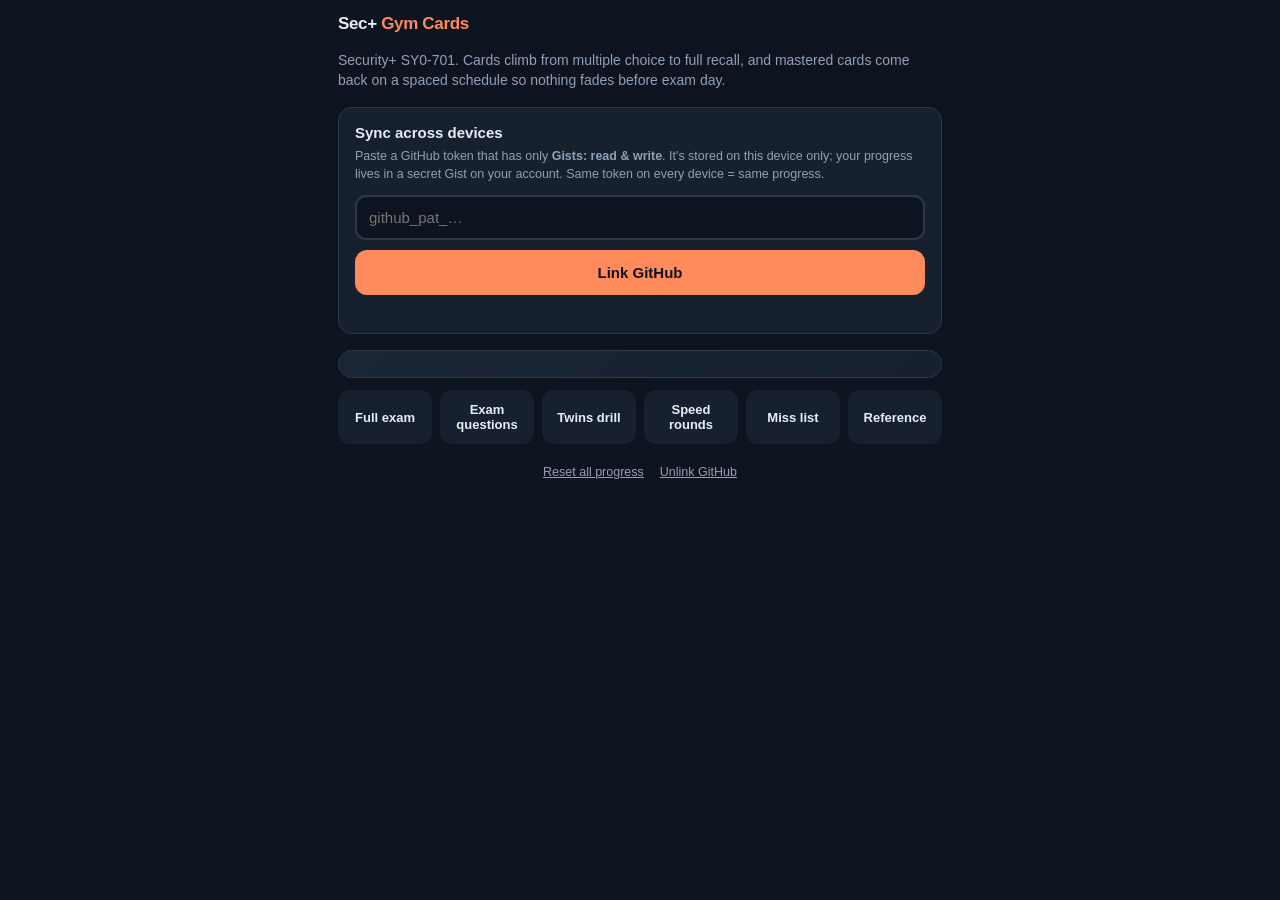
==== index.html @ fa2e5314 "Add files via upload" ====
<!DOCTYPE html>
<html lang="en">
<head>
<meta charset="UTF-8">
<meta name="viewport" content="width=device-width, initial-scale=1.0, maximum-scale=1.0, user-scalable=no">
<title>Sec+ Gym Cards</title>
<link rel="manifest" href="manifest.json">
<link rel="apple-touch-icon" href="icon-180.png">
<link rel="icon" type="image/png" sizes="192x192" href="icon-192.png">
<meta name="apple-mobile-web-app-capable" content="yes">
<meta name="mobile-web-app-capable" content="yes">
<meta name="apple-mobile-web-app-status-bar-style" content="black">
<meta name="apple-mobile-web-app-title" content="Sec+ Cards">
<meta name="theme-color" content="#0D141F">
<link rel="stylesheet" href="exam/exam.css">
<style>
  :root{
    --bg:#0D141F; --panel:#16202E; --panel-2:#1C2938;
    --ink:#E8EEF6; --muted:#8FA1B8;
    --green:#43D97B; --amber:#FF8A5B; --red:#FF5D52;
  }
  *{box-sizing:border-box;margin:0;padding:0;-webkit-tap-highlight-color:transparent}
  html,body{height:100%}
  body{
    background:var(--bg); color:var(--ink);
    font-family:-apple-system,BlinkMacSystemFont,"Segoe UI",Roboto,Helvetica,Arial,sans-serif;
    display:flex;flex-direction:column; overscroll-behavior:none;
    user-select:none;-webkit-user-select:none;
    max-width:640px;margin:0 auto;width:100%;
  }
  header{padding:14px 18px 10px;display:flex;align-items:baseline;justify-content:space-between}
  header h1{font-size:17px;font-weight:800;letter-spacing:-.02em}
  header h1 span{color:var(--amber)}
  #streakbox{font-size:13px;color:var(--muted);font-weight:600}
  #streakbox b{color:var(--green)}
  #hdrmeta{display:flex;align-items:center;gap:10px}
  #sync{font-size:11px;font-weight:800;letter-spacing:.04em;padding:3px 9px;border-radius:12px}
  #sync.ok{background:rgba(67,217,123,.15);color:var(--green)}
  #sync.off{background:rgba(255,180,84,.15);color:var(--amber)}
  #sync.unlinked,#sync.syncing{background:rgba(143,161,184,.15);color:var(--muted)}
  #linkbox{background:var(--panel);border-radius:14px;padding:16px;margin-bottom:16px;border:1px solid #2A394C}
  .lb-t{font-size:15px;font-weight:800;margin-bottom:6px}
  .lb-s{font-size:12.5px;color:var(--muted);line-height:1.45;margin-bottom:12px}
  #tok{width:100%;background:var(--bg);border:2px solid #2A394C;border-radius:11px;padding:12px;color:var(--ink);font-size:15px;font-family:inherit;margin-bottom:10px;outline:none;user-select:text;-webkit-user-select:text}
  #tok:focus{border-color:var(--amber)}
  #linkbtn{width:100%;border:none;border-radius:12px;padding:14px;background:var(--amber);color:#0D141F;font-weight:800;font-size:15px;font-family:inherit;cursor:pointer}
  #linkmsg{font-size:12.5px;color:var(--amber);margin-top:10px;min-height:1em}
  #resetline button{margin:0 8px}

  #home{flex:1;overflow-y:auto;padding:6px 18px 24px}
  .lead{color:var(--muted);font-size:14px;line-height:1.45;margin-bottom:16px}
  .dh{font-size:12px;font-weight:800;color:var(--muted);margin:18px 2px 8px;letter-spacing:.02em}
  .deck{
    width:100%;text-align:left;background:var(--panel);border:none;border-radius:14px;
    padding:15px 16px;margin-bottom:10px;color:var(--ink);
    display:flex;align-items:center;gap:13px;cursor:pointer;font-family:inherit;
  }
  .deck:active{background:var(--panel-2)}
  .jack{width:10px;height:38px;border-radius:4px;flex:none}
  .deck .t{font-size:16px;font-weight:700}
  .deck .s{font-size:12.5px;color:var(--muted);margin-top:2px;display:block}
  .deck .n{margin-left:auto;font-size:13px;font-weight:700;color:var(--muted);flex:none;padding-left:8px}
  .deck.special{background:linear-gradient(135deg,#232f1f,#16202E)}
  .deck.special .t{color:var(--green)}
  #resetline{margin-top:18px;text-align:center}
  #resetline button{background:none;border:none;color:var(--muted);font-size:12.5px;text-decoration:underline;cursor:pointer;font-family:inherit}

  #session{flex:1;display:none;flex-direction:column;padding:0 18px 18px;min-height:0}
  #topbar{display:flex;align-items:center;gap:12px;margin-bottom:10px}
  #quit{background:none;border:none;color:var(--muted);font-size:14px;font-weight:700;cursor:pointer;padding:6px 6px 6px 0;font-family:inherit}
  #bar{flex:1;height:6px;background:var(--panel);border-radius:3px;overflow:hidden}
  #barfill{height:100%;width:0%;background:var(--amber);border-radius:3px;transition:width .25s ease}
  #count{font-size:13px;color:var(--muted);font-weight:700;min-width:52px;text-align:right}

  #cardwrap{flex:1;perspective:1200px;display:flex;min-height:0}
  #card{flex:1;position:relative;transform-style:preserve-3d;transition:transform .3s cubic-bezier(.2,.8,.3,1.1)}
  #card.flipped{transform:rotateX(180deg)}
  .face{
    position:absolute;inset:0;backface-visibility:hidden;-webkit-backface-visibility:hidden;
    background:var(--panel);border-radius:18px;display:flex;flex-direction:column;padding:16px;
  }
  .face.back{transform:rotateX(180deg);background:var(--panel-2)}
  .meta{display:flex;align-items:center;gap:10px}
  .chip{font-size:11.5px;font-weight:800;letter-spacing:.04em;padding:4px 10px;border-radius:20px;color:#0D141F}
  .lvl{margin-left:auto;display:flex;align-items:center;gap:5px}
  .lvl .pip{width:8px;height:8px;border-radius:50%;background:#2A394C}
  .lvl .pip.on{background:var(--amber)}
  .lvl .lbl{font-size:11px;font-weight:800;color:var(--muted);letter-spacing:.03em;margin-left:3px}
  .qa{flex:1;display:flex;align-items:center;justify-content:center;text-align:center;padding:8px 4px;overflow-y:auto;min-height:0}
  .front .qa{font-size:clamp(18px,5vw,25px);font-weight:750;line-height:1.3;letter-spacing:-.01em}
  .front.mc .qa{flex:none;padding:14px 4px 10px;align-items:flex-start}
  .back .qa{font-size:clamp(16px,4.6vw,21px);font-weight:600;line-height:1.45;color:var(--ink);white-space:pre-line}
  .back .qa .big{font-size:clamp(30px,9vw,46px);font-weight:850;letter-spacing:-.02em;display:block;margin-bottom:6px}
  .hint{text-align:center;font-size:12.5px;color:var(--muted);font-weight:600}

  #opts{display:none;flex-direction:column;gap:9px;overflow-y:auto;padding-bottom:4px;flex:1;min-height:0}
  .opt{
    border:2px solid #2A394C;background:var(--bg);border-radius:13px;padding:13px 14px;color:var(--ink);
    font-size:14.5px;font-weight:650;text-align:left;cursor:pointer;line-height:1.35;font-family:inherit;
    transition:border-color .12s,background .12s;
  }
  .opt:active{background:var(--panel-2)}
  .opt.right{border-color:var(--green);background:rgba(67,217,123,.12)}
  .opt.wrong{border-color:var(--red);background:rgba(255,93,82,.12)}
  .opt:disabled{opacity:1}

  .face.front.mc{overflow-y:auto}
  .front.mc #opts{flex:none;overflow:visible}
  #why{display:none;flex:none;background:var(--panel-2);border-radius:12px;padding:12px;margin-top:10px;border-left:4px solid var(--red)}
  #why .wt{font-size:11.5px;font-weight:800;letter-spacing:.04em;color:var(--red);margin-bottom:4px}
  #why .wa{font-size:17px;font-weight:800;margin-bottom:5px}
  #why .wx{font-size:13.5px;line-height:1.45;color:var(--ink);white-space:pre-line}
  #why .wh{font-size:13px;line-height:1.4;color:var(--amber);margin-top:7px;font-weight:650}
  #whynext{width:100%;margin-top:10px;border:none;border-radius:12px;padding:13px;background:var(--amber);color:#0D141F;font-weight:800;font-size:15px;font-family:inherit;cursor:pointer}
  .dg{width:100%;height:auto;max-height:190px;display:block;margin:2px auto 6px}
  .dg text{fill:#E8EEF6;font-family:inherit;font-weight:700;font-size:11px}
  .dg .mt{fill:#8FA1B8;font-weight:600;font-size:10px}
  .dg .amt{fill:#FFB454}
  .dg .rdt{fill:#FF5D52}
  .dg .ln{stroke:#8FA1B8;stroke-width:2;fill:none}
  .dg .nd{fill:#1C2938;stroke:#4FA3FF;stroke-width:2}
  .dg .bx{fill:#1C2938;stroke:#8FA1B8;stroke-width:2}
  .dg .am{stroke:#FFB454;fill:none;stroke-width:2}
  .dg .rd{stroke:#FF5D52;fill:none;stroke-width:3}
  .dg .body{fill:#2A394C;stroke:#C9D6E6;stroke-width:2}
  .dg .fer{fill:#E8EEF6}
  .qwrap{width:100%}
  .qcap{font-size:16px;font-weight:750;line-height:1.3;text-align:center;margin-top:2px}
  .back .qa{display:block}
  .back .qa .qwrap{padding:4px 0}
  .xp{font-size:13.5px;line-height:1.55;color:var(--ink);text-align:left;margin-top:12px;padding-top:10px;border-top:1px solid #2A394C;font-weight:500;white-space:normal}
  .wx2{font-size:13.5px;line-height:1.55;color:var(--ink);margin-top:8px;padding-top:8px;border-top:1px solid #2A394C;font-weight:500}
  #today{background:linear-gradient(135deg,#1a2536,#16202E);border:1px solid #2A394C;border-radius:16px;padding:14px 14px 12px;margin-bottom:12px}
  .tdrow{display:flex;justify-content:space-between;align-items:baseline;gap:10px;margin-bottom:8px}
  .tdrow .cd{font-size:22px;font-weight:850;letter-spacing:-.02em;cursor:pointer}
  .tdrow .cd span{font-size:11.5px;color:var(--muted);font-weight:700;margin-left:6px}
  .tdrow .st{font-size:13px;color:var(--muted);font-weight:700;text-align:right;white-space:nowrap}
  .tdrow .st b{color:var(--amber)}
  .proj{display:grid;grid-template-columns:1fr 1fr;gap:6px 12px;margin:6px 0 12px}
  .pd{font-size:11px;color:var(--muted);font-weight:700}
  .pd .bar{height:5px;background:#0D141F;border-radius:3px;margin-top:3px;overflow:hidden}
  .pd .bar i{display:block;height:100%;background:var(--green)}
  .pd.total{grid-column:1/-1;font-size:12.5px;color:var(--ink);margin-top:2px}
  .pd.total .bar{height:7px}.pd.total .bar i{background:var(--amber)}
  #startToday{width:100%;border:none;border-radius:13px;padding:15px;background:var(--green);color:#0D141F;font-weight:850;font-size:16px;font-family:inherit;cursor:pointer}
  .tdp{display:flex;gap:8px;margin-top:8px}
  .tdp button{flex:1;border:1px solid #2A394C;border-radius:11px;padding:10px 8px;background:var(--bg);color:var(--ink);font-size:12.5px;font-weight:700;font-family:inherit;cursor:pointer;text-align:left;line-height:1.3}
  .tdp button small{display:block;color:var(--muted);font-weight:600;font-size:11px;margin-top:2px}
  .chips{display:flex;gap:8px;margin-bottom:8px;flex-wrap:wrap}
  .chips button{flex:1;border:none;border-radius:12px;padding:12px 6px;background:var(--panel);color:var(--ink);font-size:13px;font-weight:800;font-family:inherit;cursor:pointer}
  .chips button:active{background:var(--panel-2)}
  #twins,#sprint,#ref{flex:1;display:none;flex-direction:column;padding:0 18px 18px;min-height:0;overflow-y:auto}
  .twq{background:var(--panel);border-radius:16px;padding:22px 16px;text-align:center;font-size:clamp(17px,4.8vw,22px);font-weight:750;line-height:1.35;margin:6px 0 14px;min-height:120px;display:flex;align-items:center;justify-content:center}
  .twbtns{display:flex;gap:10px}
  .twbtns button{flex:1;border:2px solid #2A394C;border-radius:14px;padding:20px 8px;background:var(--bg);color:var(--ink);font-size:16px;font-weight:800;font-family:inherit;cursor:pointer;line-height:1.25}
  .twbtns button.right{border-color:var(--green);background:rgba(67,217,123,.12)}
  .twbtns button.wrong{border-color:var(--red);background:rgba(255,93,82,.12)}
  .twnote{font-size:13.5px;line-height:1.5;color:var(--ink);background:var(--panel-2);border-radius:12px;padding:12px;margin-top:12px;min-height:44px}
  .twnext{width:100%;margin-top:10px;border:none;border-radius:12px;padding:13px;background:var(--amber);color:#0D141F;font-weight:800;font-size:15px;font-family:inherit;cursor:pointer}
  .bigbtn{width:100%;border:none;border-radius:14px;padding:16px;background:var(--green);color:#0D141F;font-weight:850;font-size:16px;font-family:inherit;cursor:pointer;margin:6px 0 12px}
  .pairrow{display:flex;justify-content:space-between;padding:10px 12px;background:var(--panel);border-radius:10px;margin-bottom:6px;font-size:13px;font-weight:700}
  .pairrow span{color:var(--muted);font-weight:600}
  .sptimer{font-size:44px;font-weight:850;letter-spacing:-.03em;text-align:center;margin:4px 0}
  .sptimer.low{color:var(--red)}
  .spscore{text-align:center;color:var(--muted);font-weight:700;font-size:13px;margin-bottom:10px}
  .spq{text-align:center;font-size:clamp(20px,6vw,30px);font-weight:850;margin:10px 0 14px;min-height:44px;line-height:1.2}
  .spopts{display:grid;grid-template-columns:1fr 1fr;gap:10px}
  .spopts.wide{grid-template-columns:1fr}
  .spopts.wide button{padding:13px 8px;font-size:14px}
  .spopts button{border:2px solid #2A394C;border-radius:14px;padding:18px 6px;background:var(--bg);color:var(--ink);font-size:16px;font-weight:800;font-family:inherit;cursor:pointer}
  .spopts button.right{border-color:var(--green)}.spopts button.wrong{border-color:var(--red)}
  .reft{font-size:14px;font-weight:800;color:var(--amber);margin:16px 0 6px}
  table.rf{width:100%;border-collapse:collapse;font-size:12.5px}
  table.rf td,table.rf th{padding:6px 8px;border-bottom:1px solid #223042;text-align:left;vertical-align:top}
  table.rf th{color:var(--muted);font-weight:700;font-size:11px;letter-spacing:.03em}
  table.rf td:first-child{font-weight:800;white-space:nowrap}
  .nudgerow{display:flex;align-items:center;gap:8px;flex-wrap:wrap;background:var(--panel);border-radius:12px;padding:10px 12px;margin-bottom:12px;font-size:13px;font-weight:700}
  .hopts{display:flex;gap:6px}
  .hopts button{border:2px solid #2A394C;background:var(--bg);color:var(--ink);border-radius:9px;padding:6px 9px;font-size:12.5px;font-weight:800;font-family:inherit;cursor:pointer}
  .hopts button.sel{border-color:var(--amber);color:var(--amber)}
  .tog{margin-left:auto;border:none;border-radius:9px;padding:7px 14px;background:#2A394C;color:var(--muted);font-weight:800;font-family:inherit;cursor:pointer;font-size:12.5px}
  .tog.on{background:var(--green);color:#0D141F}
  .nudgeurl{width:100%;font-size:11.5px;color:var(--muted);font-weight:600;display:flex;align-items:center;gap:8px;justify-content:space-between}
  .nudgeurl button{border:1px solid #2A394C;background:var(--bg);color:var(--ink);border-radius:8px;padding:5px 10px;font-size:11.5px;font-weight:800;font-family:inherit;cursor:pointer}
  .idle{background:rgba(255,180,84,.14);color:var(--amber);border-radius:10px;padding:8px 10px;font-size:12.5px;font-weight:700;margin-bottom:8px}

  #exq,#miss{display:none;flex-direction:column}
  .mrow{background:var(--panel);border-radius:12px;padding:12px;margin-bottom:8px;cursor:pointer}
  .mrh{display:flex;justify-content:space-between;align-items:center;gap:8px;margin-bottom:4px}
  .mcat{font-size:11px;font-weight:800;letter-spacing:.04em;text-transform:uppercase}
  .mrn{font-size:12px;color:var(--muted);font-weight:700;white-space:nowrap}
  .mrq{font-size:14px;font-weight:700;line-height:1.35}
  .mra{font-size:13.5px;color:var(--green);font-weight:800;margin-top:3px}
  .mrx{display:none;font-size:13.5px;line-height:1.5;color:var(--ink);margin-top:8px;padding-top:8px;border-top:1px dashed #2A394C;white-space:pre-line}
  .mrow.open .mrx{display:block}
  .mrx .dg{max-height:110px}
  .xdom{display:inline-block;font-size:11px;font-weight:800;letter-spacing:.04em;text-transform:uppercase;color:var(--amber);margin-bottom:6px}
  .xq{background:var(--panel);border-radius:16px;padding:16px;font-size:15.5px;font-weight:650;line-height:1.45;margin:4px 0 12px}
  .xpick{margin-bottom:8px;padding-bottom:8px;border-bottom:1px dashed #2A394C}
  .xnote{font-size:13.5px;line-height:1.5;color:var(--ink);background:var(--panel-2);border-radius:12px;padding:12px;margin-top:12px;white-space:pre-line}
  .wp{margin-top:10px;padding-top:8px;border-top:1px dashed #2A394C}
  .wpa{font-size:14.5px;font-weight:800;margin:2px 0 4px}
  .wp .dg{max-height:110px}
  .hook{font-size:13px;color:var(--amber);font-weight:650;margin-top:8px}
  #answers{display:flex;gap:12px;margin-top:14px;visibility:hidden}
  #answers button{flex:1;border:none;border-radius:16px;padding:20px 0;font-size:17px;font-weight:800;cursor:pointer;color:#0D141F;font-family:inherit}
  #missed{background:var(--red)}
  #gotit{background:var(--green)}
  #answers button:active{filter:brightness(1.12)}

  #lab,#pbq{flex:1;display:none;flex-direction:column;padding:0 18px 18px;min-height:0;overflow-y:auto}
  .tb{display:flex;align-items:center;gap:12px;margin-bottom:10px;flex:none}
  .tb button{background:none;border:none;color:var(--muted);font-size:14px;font-weight:700;cursor:pointer;padding:6px 6px 6px 0;font-family:inherit}
  .labtitle,#pbqtitle{font-size:16px;font-weight:800;flex:1;line-height:1.2}
  .pbqp{font-size:14px;color:var(--muted);line-height:1.45;margin:6px 0 12px}
  .given{background:var(--panel-2);border-radius:12px;padding:12px;font-size:14px;margin-bottom:12px;line-height:1.5}
  .given b{font-size:20px}
  .mgrid{display:grid;grid-template-columns:1fr 1fr;gap:8px}
  .mcol{display:flex;flex-direction:column;gap:8px;min-width:0}
  .mi{border:2px solid #2A394C;background:var(--bg);border-radius:12px;padding:11px 10px;color:var(--ink);font-size:13.5px;font-weight:650;text-align:left;cursor:pointer;line-height:1.3;font-family:inherit}
  .mi.sel{border-color:var(--amber)}
  .mi.paired,.mi.used{border-style:dashed;opacity:.8}
  .mtag{display:block;font-size:11px;color:var(--amber);font-weight:700;margin-top:4px}
  .mi.ok{border-color:var(--green);border-style:solid;opacity:1}
  .mi.bad{border-color:var(--red);border-style:solid;opacity:1}
  .oi{display:flex;align-items:center;gap:10px;margin-bottom:8px;width:100%}
  .onum{flex:none;width:24px;height:24px;border-radius:50%;background:var(--panel-2);display:inline-flex;align-items:center;justify-content:center;font-size:12px;font-weight:800;color:var(--amber)}
  .ghost{background:none;border:1px solid #2A394C;color:var(--muted);border-radius:10px;padding:9px 14px;font-size:13px;font-weight:700;font-family:inherit;cursor:pointer;margin-top:4px}
  .fl{display:block;font-size:12.5px;color:var(--muted);font-weight:700;margin-bottom:10px}
  .fi{display:block;width:100%;margin-top:4px;background:var(--bg);border:2px solid #2A394C;border-radius:11px;padding:11px;color:var(--ink);font-size:16px;font-family:inherit;outline:none;user-select:text;-webkit-user-select:text}
  .fi:focus{border-color:var(--amber)}
  .fi.ok{border-color:var(--green)}.fi.bad{border-color:var(--red)}
  .hrow{display:grid;grid-template-columns:40px 1fr 1fr 1fr;gap:6px;width:100%;text-align:left;border:2px solid #2A394C;background:var(--bg);border-radius:12px;padding:10px 8px;color:var(--ink);font-size:11.5px;font-family:inherit;cursor:pointer;margin-bottom:8px;line-height:1.3}
  .hrow b{font-size:13px}
  .hrow.sel{border-color:var(--amber)}
  .hrow.ok{border-color:var(--green)}.hrow.bad{border-color:var(--red)}
  .opt.sel{border-color:var(--amber)}
  .out{background:#0A1017;border:1px solid #2A394C;border-radius:12px;padding:12px;font-family:ui-monospace,Menlo,Consolas,monospace;font-size:12px;line-height:1.5;white-space:pre-wrap;color:#C9D6E6;margin-bottom:12px;user-select:text;-webkit-user-select:text}
  #pbqfoot{margin-top:10px;flex:none}
  #pbqsubmit{width:100%;border:none;border-radius:14px;padding:16px;background:var(--amber);color:#0D141F;font-weight:800;font-size:16px;font-family:inherit;cursor:pointer}
  #pbqfb{display:none;margin-top:12px;background:var(--panel);border-radius:14px;padding:14px;flex:none}
  .fbscore{font-size:34px;font-weight:850;letter-spacing:-.02em}
  .fbwhy{font-size:14px;line-height:1.5;color:var(--ink);margin:6px 0 12px;white-space:pre-line}
  .fbbtns{display:flex;gap:8px;flex-wrap:wrap}
  .fbbtns button{flex:1;border:none;border-radius:12px;padding:13px;font-weight:800;font-size:14px;font-family:inherit;cursor:pointer}
  #fbagain{background:var(--panel-2);color:var(--ink)}
  #fbnext{background:var(--green);color:#0D141F}
  #toast{
    position:fixed;left:50%;top:14%;transform:translateX(-50%) scale(.9);
    background:var(--amber);color:#0D141F;font-weight:850;font-size:15px;
    padding:10px 20px;border-radius:24px;opacity:0;pointer-events:none;
    transition:opacity .25s,transform .25s;z-index:50;
  }
  #toast.show{opacity:1;transform:translateX(-50%) scale(1)}

  #done{flex:1;display:none;flex-direction:column;align-items:center;justify-content:center;padding:24px;text-align:center}
  #done h2{font-size:26px;font-weight:850;margin-bottom:8px}
  #done .score{font-size:56px;font-weight:850;color:var(--green);letter-spacing:-.03em}
  #done p{color:var(--muted);font-size:14.5px;margin:10px 0 26px;line-height:1.5}
  #done .actions{display:flex;flex-direction:column;gap:10px;width:100%;max-width:320px}
  #done button{border:none;border-radius:14px;padding:16px;font-size:16px;font-weight:800;cursor:pointer;font-family:inherit}
  #again{background:var(--amber);color:#0D141F}
  #drill{background:var(--panel-2);color:var(--red)}
  #backhome{background:none;color:var(--muted);text-decoration:underline;font-weight:600;font-size:14px}
</style>
</head>
<body>

<header>
  <h1>Sec+ <span>Gym Cards</span></h1>
  <div id="hdrmeta"><span id="sync"></span><div id="streakbox"></div></div>
</header>

<div id="home">
  <p class="lead">Security+ SY0-701. Cards climb from multiple choice to full recall, and mastered cards come back on a spaced schedule so nothing fades before exam day.</p>
  <div id="linkbox">
    <div class="lb-t">Sync across devices</div>
    <div class="lb-s">Paste a GitHub token that has only <b>Gists: read &amp; write</b>. It's stored on this device only; your progress lives in a secret Gist on your account. Same token on every device = same progress.</div>
    <input id="tok" type="password" placeholder="github_pat_…" autocomplete="off" autocapitalize="off" spellcheck="false">
    <button id="linkbtn">Link GitHub</button>
    <div id="linkmsg"></div>
  </div>
  <div id="today"></div>
  <div class="chips"><button data-go="exam">Full exam</button><button data-go="exq">Exam questions</button><button data-go="twins">Twins drill</button><button data-go="sprint">Speed rounds</button><button data-go="miss">Miss list</button><button data-go="ref">Reference</button></div>
  <div id="nudge"></div>
  <div id="decks"></div>
  <div id="resetline"><button id="resetbtn">Reset all progress</button><button id="unlinkbtn">Unlink GitHub</button></div>
</div>

<div id="session">
  <div id="topbar">
    <button id="quit">Exit</button>
    <div id="bar"><div id="barfill"></div></div>
    <div id="count"></div>
  </div>
  <div id="cardwrap">
    <div id="card">
      <div class="face front" id="frontFace">
        <div class="meta"><span class="chip" id="chipF"></span><span class="lvl" id="lvlF"></span></div>
        <div class="qa" id="qtext"></div>
        <div id="opts"></div>
        <div id="why"></div>
        <div class="hint" id="hintF">tap to flip</div>
      </div>
      <div class="face back">
        <div class="meta"><span class="chip" id="chipB"></span><span class="lvl" id="lvlB"></span></div>
        <div class="qa" id="atext"></div>
        <div class="hint">be honest — did you have it?</div>
      </div>
    </div>
  </div>
  <div id="answers">
    <button id="missed">Missed it</button>
    <button id="gotit">Got it</button>
  </div>
</div>

<div id="done">
  <h2 id="doneTitle">Set complete</h2>
  <div class="score" id="scoreTxt"></div>
  <p id="doneMsg"></p>
  <div class="actions">
    <button id="drill">Drill this set's misses</button>
    <button id="again">Run it again</button>
    <button id="backhome">Back to decks</button>
  </div>
</div>

<div id="lab">
  <div class="tb"><button id="labback">Exit</button><div class="labtitle">PBQ Lab</div></div>
  <p class="lead">Hands-on practice shaped like the real exam's performance-based questions. The hash, firewall-rule and risk-math items generate a fresh problem every attempt.</p>
  <div id="pbqlist"></div>
</div>
<div id="pbq">
  <div class="tb"><button id="pbqback">Lab</button><div id="pbqtitle"></div></div>
  <div id="pbqbody"></div>
  <div id="pbqfoot"><button id="pbqsubmit">Check answers</button></div>
  <div id="pbqfb"></div>
</div>

<div id="twins">
  <div class="tb"><button id="twback">Exit</button><div class="labtitle">Confusable twins</div></div>
  <div id="twbody"></div>
</div>
<div id="sprint">
  <div class="tb"><button id="spback">Exit</button><div class="labtitle">Speed rounds</div></div>
  <div id="spbody"></div>
</div>
<div id="exq">
  <div class="tb"><button id="xqback">Exit</button><div class="labtitle">Exam-style questions</div></div>
  <div id="exqbody"></div>
</div>
<div id="miss">
  <div class="tb"><button id="msback">Exit</button><div class="labtitle">Miss list</div></div>
  <div id="msbody"></div>
</div>
<div id="ref">
  <div class="tb"><button id="rfback">Exit</button><div class="labtitle">Brain-dump sheet</div></div>
  <div id="rfbody"></div>
</div>

<div id="exam"><div id="xmbody"></div></div>

<div id="toast"></div>

<script src="data/cards-d12.js"></script>
<script src="data/cards-d34.js"></script>
<script src="data/cards-d45.js"></script>
<script src="data/exq.js"></script>
<script src="data/twins.js"></script>
<script src="data/lab.js"></script>
<script>
/* ================= CATEGORIES ================= */
const CATS = {
  controls:{name:"Controls & Concepts",        color:"#8AA6FF"},
  crypto:  {name:"Cryptography & PKI",          color:"#5EE0D8"},
  ports:   {name:"Secure Ports & Protocols",    color:"#4FA3FF"},
  actors:  {name:"Threat Actors & Vectors",     color:"#FF9BE0"},
  social:  {name:"Social Engineering & Malware",color:"#FFD166"},
  attacks: {name:"Attacks & Indicators",        color:"#FF6B5E"},
  vulns:   {name:"Vulnerabilities & Mitigations",color:"#F4A261"},
  arch:    {name:"Architecture & Cloud",        color:"#7FD1AE"},
  netsec:  {name:"Secure Network Design",       color:"#C9B8FF"},
  data:    {name:"Data Protection & Resilience",color:"#F2B8C6"},
  harden:  {name:"Hardening & Endpoints",       color:"#43D97B"},
  iam:     {name:"Identity & Access",           color:"#B48CFF"},
  ops:     {name:"Monitoring & Vuln Mgmt",      color:"#9DB2CE"},
  ir:      {name:"Incident Response & Forensics",color:"#FF8093"},
  gov:     {name:"Governance, Risk & Compliance",color:"#6EE7B7"},
  third:   {name:"Third Party, Audits & Awareness",color:"#FFB454"},
};
const SECTIONS=[
  {h:"Domain 1: General Security Concepts (12%)", decks:["controls","crypto","ports"]},
  {h:"Domain 2: Threats, Vulnerabilities & Mitigations (22%)", decks:["actors","social","attacks","vulns"]},
  {h:"Domain 3: Security Architecture (18%)", decks:["arch","netsec","data"]},
  {h:"Domain 4: Security Operations (28%)", decks:["harden","iam","ops","ir"]},
  {h:"Domain 5: Program Management & Oversight (20%)", decks:["gov","third"]},
];

/* ================= DIAGRAMS (inline SVG) ================= */
const DIAG={
cia:`<svg viewBox="0 0 320 130" class="dg"><polygon points="160,14 296,118 24,118" class="bx"/><text x="160" y="40" text-anchor="middle">Confidentiality</text><text x="60" y="110" text-anchor="middle">Integrity</text><text x="258" y="110" text-anchor="middle">Availability</text><text x="160" y="82" text-anchor="middle" class="amt">CIA triad</text><text x="160" y="97" text-anchor="middle" class="mt">+ non-repudiation</text></svg>`,
symasym:`<svg viewBox="0 0 320 130" class="dg"><rect x="8" y="10" width="146" height="110" rx="6" class="bx"/><text x="81" y="30" text-anchor="middle" class="amt">Symmetric</text><rect x="58" y="44" width="46" height="26" rx="4" class="nd"/><text x="81" y="61" text-anchor="middle">1 key</text><text x="81" y="90" text-anchor="middle" class="mt">encrypts and decrypts</text><text x="81" y="106" text-anchor="middle" class="mt">fast · bulk data · AES</text><rect x="166" y="10" width="146" height="110" rx="6" class="bx"/><text x="239" y="30" text-anchor="middle" class="amt">Asymmetric</text><rect x="186" y="44" width="46" height="26" rx="4" class="nd"/><text x="209" y="61" text-anchor="middle">Public</text><rect x="246" y="44" width="46" height="26" rx="4" class="nd" style="stroke:#FF8A5B"/><text x="269" y="61" text-anchor="middle">Private</text><text x="239" y="90" text-anchor="middle" class="mt">pair · slow · key exchange</text><text x="239" y="106" text-anchor="middle" class="mt">RSA · ECC · signatures</text></svg>`,
sig:`<svg viewBox="0 0 320 130" class="dg"><rect x="8" y="46" width="60" height="34" rx="4" class="bx"/><text x="38" y="67" text-anchor="middle">Message</text><path d="M68 63 H96" class="ln"/><rect x="96" y="46" width="52" height="34" rx="4" class="bx"/><text x="122" y="67" text-anchor="middle">Hash</text><path d="M148 63 H176" class="ln"/><rect x="176" y="40" width="72" height="46" rx="4" class="bx" style="stroke:#FF8A5B"/><text x="212" y="58" text-anchor="middle">Encrypt with</text><text x="212" y="74" text-anchor="middle" class="amt">sender PRIVATE</text><path d="M248 63 H276" class="ln"/><rect x="276" y="46" width="40" height="34" rx="4" class="nd"/><text x="296" y="67" text-anchor="middle">Sig</text><text x="160" y="22" text-anchor="middle" class="mt">Sign: hash, then encrypt the hash with the private key</text><text x="160" y="116" text-anchor="middle" class="mt">Verify: decrypt with sender PUBLIC key, compare hashes = integrity + non-repudiation</text></svg>`,
pki:`<svg viewBox="0 0 320 130" class="dg"><rect x="110" y="8" width="100" height="28" rx="4" class="bx" style="stroke:#FF8A5B"/><text x="160" y="27" text-anchor="middle">Root CA</text><path d="M160 36 V50 M160 50 H80 M160 50 H240 M80 50 V58 M240 50 V58" class="ln"/><rect x="30" y="58" width="100" height="28" rx="4" class="bx"/><text x="80" y="77" text-anchor="middle">Intermediate CA</text><rect x="190" y="58" width="100" height="28" rx="4" class="bx"/><text x="240" y="77" text-anchor="middle">Intermediate CA</text><path d="M80 86 V96 M240 86 V96" class="ln"/><rect x="20" y="96" width="120" height="26" rx="4" class="nd"/><text x="80" y="113" text-anchor="middle">Server / user certs</text><rect x="180" y="96" width="120" height="26" rx="4" class="nd"/><text x="240" y="113" text-anchor="middle">Server / user certs</text></svg>`,
dot1x:`<svg viewBox="0 0 320 100" class="dg"><rect x="8" y="26" width="84" height="38" rx="4" class="bx"/><text x="50" y="49" text-anchor="middle">Laptop</text><rect x="118" y="26" width="84" height="38" rx="4" class="bx"/><text x="160" y="49" text-anchor="middle">Switch / AP</text><rect x="228" y="26" width="84" height="38" rx="4" class="bx"/><text x="270" y="49" text-anchor="middle">RADIUS</text><path d="M92 45 H118 M202 45 H228" class="ln"/><text x="105" y="20" text-anchor="middle" class="mt">EAPoL</text><text x="215" y="20" text-anchor="middle" class="mt">RADIUS</text><text x="50" y="86" text-anchor="middle" class="amt">Supplicant</text><text x="160" y="86" text-anchor="middle" class="amt">Authenticator</text><text x="270" y="86" text-anchor="middle" class="amt">Auth server</text></svg>`,
dmz:`<svg viewBox="0 0 320 110" class="dg"><ellipse cx="36" cy="55" rx="30" ry="20" class="bx"/><text x="36" y="59" text-anchor="middle" class="mt">Internet</text><path d="M66 55 H82 M116 55 H130 M214 55 H228 M262 55 H276" class="ln"/><rect x="82" y="40" width="34" height="30" rx="4" class="bx" style="stroke:#FF5D52"/><text x="99" y="59" text-anchor="middle">FW</text><rect x="130" y="24" width="84" height="62" rx="4" class="bx" style="stroke:#FF8A5B"/><text x="172" y="50" text-anchor="middle" class="amt">Screened</text><text x="172" y="66" text-anchor="middle" class="amt">subnet</text><text x="172" y="80" text-anchor="middle" class="mt">web, mail, VPN</text><rect x="228" y="40" width="34" height="30" rx="4" class="bx" style="stroke:#FF5D52"/><text x="245" y="59" text-anchor="middle">FW</text><rect x="276" y="40" width="40" height="30" rx="4" class="bx" style="stroke:#43D97B"/><text x="296" y="59" text-anchor="middle">LAN</text></svg>`,
vpn:`<svg viewBox="0 0 320 150" class="dg"><path d="M80 33 H240" class="am" stroke-dasharray="7 5" style="stroke-width:3"/><rect x="8" y="18" width="72" height="30" rx="4" class="bx"/><text x="44" y="38" text-anchor="middle">Office A</text><ellipse cx="160" cy="33" rx="40" ry="20" class="bx"/><text x="160" y="37" text-anchor="middle" class="mt">Internet</text><rect x="240" y="18" width="72" height="30" rx="4" class="bx"/><text x="276" y="38" text-anchor="middle">Office B</text><text x="160" y="68" text-anchor="middle" class="amt">Site-to-site: IPsec tunnel, always on</text><path d="M41 110 H240" class="am" stroke-dasharray="7 5" style="stroke-width:3"/><circle cx="30" cy="110" r="11" class="nd"/><text x="30" y="114" text-anchor="middle" style="font-size:9px">PC</text><ellipse cx="160" cy="110" rx="40" ry="20" class="bx"/><text x="160" y="114" text-anchor="middle" class="mt">Internet</text><rect x="240" y="95" width="72" height="30" rx="4" class="bx"/><text x="276" y="115" text-anchor="middle">Office</text><text x="160" y="145" text-anchor="middle" class="amt">Client-to-site: TLS or IPsec, split or full tunnel</text></svg>`,
zerotrust:`<svg viewBox="0 0 320 130" class="dg"><rect x="8" y="8" width="304" height="52" rx="6" class="bx" style="stroke:#FF8A5B"/><text x="160" y="24" text-anchor="middle" class="amt">CONTROL PLANE</text><text x="86" y="44" text-anchor="middle" class="mt">Policy engine</text><text x="160" y="44" text-anchor="middle" class="mt">Policy administrator</text><text x="246" y="44" text-anchor="middle" class="mt">Adaptive identity</text><path d="M160 60 V72" class="ln"/><rect x="8" y="72" width="304" height="50" rx="6" class="bx"/><text x="160" y="88" text-anchor="middle" class="amt">DATA PLANE</text><text x="60" y="108" text-anchor="middle" class="mt">Subject / system</text><text x="160" y="108" text-anchor="middle" class="mt">Policy enforcement point</text><text x="262" y="108" text-anchor="middle" class="mt">Implicit trust zone</text></svg>`,
killchain:`<svg viewBox="0 0 320 90" class="dg">${["Recon","Weaponize","Deliver","Exploit","Install","C2","Actions"].map((s,i)=>`<rect x="${6+i*44}" y="30" width="40" height="30" rx="4" class="${i>=3?"nd":"bx"}"/><text x="${26+i*44}" y="49" text-anchor="middle" style="font-size:9px">${s}</text>`).join("")}<text x="160" y="18" text-anchor="middle" class="mt">Cyber kill chain: break it early</text><text x="160" y="80" text-anchor="middle" class="mt">before Exploit = prevention · after = detection and response</text></svg>`,
irlife:`<svg viewBox="0 0 320 90" class="dg">${["Prepare","Detect","Analyze","Contain","Eradicate","Recover","Lessons"].map((s,i)=>`<rect x="${6+i*44}" y="30" width="40" height="30" rx="4" class="bx" style="stroke:${i===3?"#FF8A5B":"#8FA1B8"}"/><text x="${26+i*44}" y="49" text-anchor="middle" style="font-size:8.5px">${s}</text>`).join("")}<text x="160" y="18" text-anchor="middle" class="mt">Incident response process (SY0-701 order)</text><text x="160" y="80" text-anchor="middle" class="mt">Contain first when asked what to do NEXT; lessons learned closes the loop</text></svg>`,
saml:`<svg viewBox="0 0 320 120" class="dg"><rect x="8" y="40" width="70" height="34" rx="4" class="bx"/><text x="43" y="61" text-anchor="middle">User</text><rect x="125" y="40" width="70" height="34" rx="4" class="bx" style="stroke:#FF8A5B"/><text x="160" y="56" text-anchor="middle">IdP</text><text x="160" y="69" text-anchor="middle" class="mt">authenticates</text><rect x="242" y="40" width="70" height="34" rx="4" class="bx"/><text x="277" y="56" text-anchor="middle">SP / app</text><text x="277" y="69" text-anchor="middle" class="mt">trusts IdP</text><path d="M78 50 H125 M195 50 H242" class="am"/><text x="101" y="30" text-anchor="middle" class="mt">1. login</text><text x="218" y="30" text-anchor="middle" class="mt">2. signed assertion</text><text x="160" y="104" text-anchor="middle" class="mt">SAML = enterprise SSO (XML). OAuth = delegated authorization. OIDC = identity layer on OAuth.</text></svg>`,
backups:`<svg viewBox="0 0 320 130" class="dg"><text x="8" y="24" class="amt">Full</text><rect x="70" y="12" width="240" height="16" rx="3" fill="#43D97B"/><text x="8" y="58" class="amt">Incremental</text><rect x="70" y="46" width="60" height="16" rx="3" fill="#8FA1B8"/><rect x="134" y="46" width="60" height="16" rx="3" fill="#8FA1B8"/><rect x="198" y="46" width="60" height="16" rx="3" fill="#8FA1B8"/><text x="8" y="92" class="amt">Differential</text><rect x="70" y="80" width="60" height="16" rx="3" fill="#FF8A5B"/><rect x="70" y="100" width="124" height="16" rx="3" fill="#FF8A5B"/><rect x="70" y="120" width="188" height="8" rx="3" fill="#FF8A5B"/><text x="200" y="72" class="mt">since last ANY backup: small, slow restore</text><text x="200" y="108" class="mt">since last FULL: grows daily, fast restore</text></svg>`,
hash:`<svg viewBox="0 0 320 110" class="dg"><rect x="8" y="30" width="90" height="34" rx="4" class="bx"/><text x="53" y="51" text-anchor="middle">Any input</text><path d="M98 47 H130" class="ln"/><rect x="130" y="30" width="60" height="34" rx="4" class="bx" style="stroke:#FF8A5B"/><text x="160" y="51" text-anchor="middle">Hash</text><path d="M190 47 H222" class="ln"/><rect x="222" y="30" width="90" height="34" rx="4" class="nd"/><text x="267" y="51" text-anchor="middle">Fixed digest</text><text x="160" y="20" text-anchor="middle" class="mt">One-way · deterministic · no key</text><text x="160" y="86" text-anchor="middle" class="mt">MD5 128-bit (32 hex) · SHA-1 160 (40 hex) · SHA-256 (64 hex) · SHA-512 (128 hex)</text><text x="160" y="102" text-anchor="middle" class="mt">Salt before hashing passwords; collision = two inputs, one digest</text></svg>`,
fwrules:`<svg viewBox="0 0 320 120" class="dg"><text x="8" y="16" class="amt">#</text><text x="32" y="16" class="amt">Action</text><text x="90" y="16" class="amt">Source</text><text x="170" y="16" class="amt">Dest</text><text x="250" y="16" class="amt">Port</text>${[["1","ALLOW","10.0.10.0/24","any","443"],["2","DENY","any","10.0.20.5","3389"],["3","ALLOW","10.0.10.0/24","10.0.20.5","3389"],["4","DENY","any","any","any"]].map((r,i)=>`<text x="8" y="${36+i*18}" class="mt">${r[0]}</text><text x="32" y="${36+i*18}" style="fill:${r[1]==="DENY"?"#FF5D52":"#43D97B"};font-size:10px">${r[1]}</text><text x="90" y="${36+i*18}" class="mt">${r[2]}</text><text x="170" y="${36+i*18}" class="mt">${r[3]}</text><text x="250" y="${36+i*18}" class="mt">${r[4]}</text>`).join("")}<text x="160" y="114" text-anchor="middle" class="mt">Top-down, first match wins; rule 3 never fires because rule 2 shadows it; last line = implicit deny</text></svg>`,
controls:`<svg viewBox="0 0 320 120" class="dg"><text x="160" y="14" text-anchor="middle" class="amt">CATEGORY (who/what)  ×  TYPE (when/how)</text>${["Technical","Managerial","Operational","Physical"].map((c,i)=>`<rect x="${8+i*77}" y="26" width="72" height="26" rx="4" class="bx"/><text x="${44+i*77}" y="43" text-anchor="middle" style="font-size:10px">${c}</text>`).join("")}${["Preventive","Deterrent","Detective","Corrective","Compensating","Directive"].map((t,i)=>`<rect x="${8+i*52}" y="70" width="48" height="26" rx="4" class="nd"/><text x="${32+i*52}" y="87" text-anchor="middle" style="font-size:8.5px">${t}</text>`).join("")}<text x="160" y="114" text-anchor="middle" class="mt">Every control is one category AND one type, e.g. a lock = physical + preventive</text></svg>`,
risk:`<svg viewBox="0 0 320 110" class="dg"><rect x="8" y="14" width="90" height="30" rx="4" class="bx"/><text x="53" y="33" text-anchor="middle">AV × EF</text><path d="M98 29 H128" class="ln"/><rect x="128" y="14" width="64" height="30" rx="4" class="nd"/><text x="160" y="33" text-anchor="middle">= SLE</text><rect x="8" y="60" width="90" height="30" rx="4" class="bx"/><text x="53" y="79" text-anchor="middle">SLE × ARO</text><path d="M98 75 H128" class="ln"/><rect x="128" y="60" width="64" height="30" rx="4" class="nd" style="stroke:#FF8A5B"/><text x="160" y="79" text-anchor="middle">= ALE</text><text x="256" y="33" text-anchor="middle" class="mt">one incident</text><text x="256" y="79" text-anchor="middle" class="mt">per year</text><text x="160" y="104" text-anchor="middle" class="mt">Control is worth it when ALE saved exceeds its annual cost</text></svg>`
};

/* ================= CARDS (data/cards-*.js) ================= */
const CARDS=[...CARDS_D12,...CARDS_D34,...CARDS_D45];

/* stable ids so future card edits never scramble progress */
CARDS.forEach(cd=>{
  cd.sid=cd.c+"|"+cd.q+(cd.vq?"|"+cd.vq:"");
  const lines=cd.a.split("\n");
  const big=lines.find(l=>l.startsWith("#"));
  cd.short=(cd.s||(big?big.slice(1):lines[0])).trim();
});

/* ============ STATE / STORAGE (GitHub Gist sync + on-device fallback) ============ */
const KEY="secplus-cards-v1";
const TOKKEY="secplus-gh-token";
const GIDKEY="secplus-gist-id";
const GFILE="secplus-state.json";
let stats={};
let pbq={};
let exq={};
let exam="2026-10-28",days={},twins={},sprint={};
let examHist=[]; // full-exam attempts (exam/engine.js)
let remind={on:true,hours:4},lastStudy=0,owner="";
try{owner=localStorage.getItem("secplus-gh-owner")||"";}catch(e){}
let sessionsDone=0;
let updatedAt=0;
let token="",gistId="";
try{token=localStorage.getItem(TOKKEY)||"";gistId=localStorage.getItem(GIDKEY)||"";}catch(e){}

function payload(){return {stats,pbq,exq,examHist,sessionsDone,updatedAt,exam,days,twins,sprint,remindOn:remind.on?"yes":"no",remindHours:remind.hours,lastStudy:lastStudy?new Date(lastStudy).toISOString():"",nudgeAfter:lastStudy?new Date(lastStudy+remind.hours*3600000).toISOString():""};}
function adopt(d){stats=d.stats||{};pbq=d.pbq||{};exq=d.exq||{};examHist=Array.isArray(d.examHist)?d.examHist:[];sessionsDone=d.sessionsDone||0;updatedAt=d.updatedAt||0;exam=d.exam||"2026-10-28";days=d.days||{};twins=d.twins||{};sprint=d.sprint||{};remind={on:!(d.remindOn===false||d.remindOn==="no"),hours:+d.remindHours||4};lastStudy=d.lastStudy?(Date.parse(d.lastStudy)||0):0;}
function localGet(){try{const v=localStorage.getItem(KEY);return v?JSON.parse(v):null;}catch(e){return null;}}
function localSet(){try{localStorage.setItem(KEY,JSON.stringify(payload()));}catch(e){}}

function gh(path,opts){
  opts=opts||{};
  const h={"Authorization":"Bearer "+token,"Accept":"application/vnd.github+json","X-GitHub-Api-Version":"2022-11-28"};
  if(opts.body)h["Content-Type"]="application/json";
  return fetch("https://api.github.com"+path,{method:opts.method||"GET",headers:h,body:opts.body,cache:"no-store"});
}
async function findGist(){
  if(gistId){
    const r=await gh("/gists/"+gistId);
    if(r.ok)return await r.json();
    if(r.status!==404)return null;
    gistId="";try{localStorage.removeItem(GIDKEY);}catch(e){}
  }
  const r=await gh("/gists?per_page=100");
  if(!r.ok)return null;
  const list=await r.json();
  const hit=Array.isArray(list)?list.find(g=>g.files&&g.files[GFILE]):null;
  if(hit){
    gistId=hit.id;try{localStorage.setItem(GIDKEY,gistId);}catch(e){}
    const r2=await gh("/gists/"+gistId);
    return r2.ok?await r2.json():null;
  }
  const c=await gh("/gists",{method:"POST",body:JSON.stringify({description:"Sec+ Gym Cards progress",public:false,files:{[GFILE]:{content:"{}"}}})});
  if(!c.ok)return null;
  const made=await c.json();
  gistId=made.id;try{localStorage.setItem(GIDKEY,gistId);}catch(e){}
  return made;
}
async function serverGet(){
  if(!token)return null;
  try{
    const g=await findGist();
    if(!g)return null;
    if(g.owner&&g.owner.login){owner=g.owner.login;try{localStorage.setItem("secplus-gh-owner",owner);}catch(e){}}
    const f=g.files&&g.files[GFILE];
    if(!f)return {};
    let content=f.content;
    if(f.truncated&&f.raw_url){const r=await fetch(f.raw_url,{cache:"no-store"});content=await r.text();}
    const d=JSON.parse(content||"{}");
    return (d&&typeof d==="object")?d:{};
  }catch(e){return null;}
}
async function serverPut(){
  if(!token||!gistId)return false;
  try{
    const r=await gh("/gists/"+gistId,{method:"PATCH",body:JSON.stringify({files:{[GFILE]:{content:JSON.stringify(payload())}}})});
    return r.ok;
  }catch(e){return false;}
}
const SYNC_LABEL={ok:"synced",off:"local only",unlinked:"not linked",syncing:"syncing"};
function setSync(state){
  const el=document.querySelector("#sync");
  if(!el)return;
  el.textContent=SYNC_LABEL[state]||state;
  el.className=state;
}
function homeVisible(){return document.querySelector("#home").style.display!=="none";}
async function loadState(){
  const local=localGet();
  if(local)adopt(local);
  renderHome();
  if(!token){setSync("unlinked");return;}
  setSync("syncing");
  const remote=await serverGet();
  if(remote===null){setSync("off");return;}
  const chosen=(!local)?remote:(((local.updatedAt||0)>(remote.updatedAt||0))?local:remote);
  adopt(chosen);
  localSet();
  if((remote.updatedAt||0)<updatedAt)await serverPut();
  setSync("ok");
  if(homeVisible())renderHome();
}
async function saveState(){
  updatedAt=Date.now();
  localSet();
  if(!token){setSync("unlinked");return;}
  const ok=await serverPut();
  setSync(ok?"ok":"off");
}
function stat(cd){return stats[cd.sid]||(stats[cd.sid]={seen:0,right:0,streak:0,level:1,due:0,ivl:0});}
function mastered(cd){const s=stats[cd.sid];return !!s&&s.level>=3&&s.streak>=2;}
function isWeak(cd){return !mastered(cd);}
function isDue(cd){return mastered(cd)&&(stats[cd.sid].due||0)<=Date.now();}

/* ================= HOME ================= */
const $=q=>document.querySelector(q);
function renderHome(){
  $("#home").style.display="block";
  $("#session").style.display="none";
  $("#done").style.display="none";
  $("#linkbox").style.display=token?"none":"block";
  $("#unlinkbtn").style.display=token?"inline":"none";
  $("#lab").style.display="none";$("#pbq").style.display="none";$("#twins").style.display="none";$("#sprint").style.display="none";$("#ref").style.display="none";$("#exq").style.display="none";$("#miss").style.display="none";$("#exam").style.display="none";
  if(sp.timer){clearInterval(sp.timer);sp.timer=null;}
  renderToday();renderNudge();
  const weakN=CARDS.filter(isWeak).length;
  const m=CARDS.length-weakN;
  $("#streakbox").innerHTML = sessionsDone?`<b>${m}</b>/${CARDS.length} mastered`:"";
  let html="";
  html+=deckBtn("weak","Weak spots",weakN?`${weakN} cards not yet mastered`:"All mastered — run any deck to stay sharp",weakN||CARDS.length,"var(--green)",true);
  html+=deckBtn("all","Everything, shuffled","20 random from the full stack",CARDS.length,"var(--amber)",false);
  html+=`<div class="dh">Full exam (timed, scored like the real thing)</div>`+deckBtn("exam","Take a full 90-question exam",examHist.length?`Last: ${examHist[examHist.length-1].scaled} · ${examHist[examHist.length-1].raw}% · ${examHist.length} attempt${examHist.length>1?"s":""}`:"90 minutes, PBQs first, confidence tracking, 720 to pass",examHist.length?(examHist[examHist.length-1].pass?"PASS":"retry"):"new","var(--amber)",true);
  html+=`<div class="dh">PBQ Lab (hands-on, exam-style)</div>`+deckBtn("lab","Open PBQ Lab","Matching, ordering, hash ID, firewall rules, risk math, exhibits",labCount(),"var(--green)",true);
  for(const sec of SECTIONS){
    html+=`<div class="dh">${sec.h}</div>`;
    for(const k of sec.decks){
      const pool=CARDS.filter(c=>c.c===k);
      const mk=pool.filter(mastered).length;
      html+=deckBtn(k,CATS[k].name,subtitle(k),`${mk}/${pool.length}`,CATS[k].color,false);
    }
  }
  $("#decks").innerHTML=html;
  document.querySelectorAll(".deck").forEach(b=>b.onclick=()=>startSession(b.dataset.k));
  document.querySelectorAll(".chips button").forEach(b=>b.onclick=()=>({twins:renderTwins,sprint:renderSprint,ref:renderRef,exq:renderExq,miss:renderMiss,exam:renderExam})[b.dataset.go]());
}
function subtitle(k){
  return {
    controls:"CIA, control matrix, zero trust, change mgmt",
    crypto:"Symmetric vs asymmetric, hashing, PKI, revocation",
    ports:"The free points — make them automatic",
    actors:"Who attacks, why, and through what vector",
    social:"Phishing family, pretexting, malware types",
    attacks:"Network, app, crypto, password attacks + indicators",
    vulns:"Vuln types and the mitigation that fits",
    arch:"Cloud models, IaC, containers, IoT/ICS",
    netsec:"Zones, firewalls, VPN, NAC, SASE",
    data:"States, classification, backups, sites, RTO/RPO",
    harden:"Baselines, mobile, wireless, app security",
    iam:"SSO protocols, MFA, access models, PAM",
    ops:"SIEM, scanning, CVSS, automation. Biggest domain: 28%",
    ir:"IR order, forensics, chain of custody",
    gov:"Policies, risk math, privacy roles",
    third:"Agreements, audits, pen tests, awareness"
  }[k]||"";
}
function deckBtn(k,t,s,n,color,special){
  return `<button class="deck ${special?"special":""}" data-k="${k}">
    <span class="jack" style="background:${color}"></span>
    <span><span class="t">${t}</span><span class="s">${s}</span></span>
    <span class="n">${n}</span></button>`;
}
$("#resetbtn").onclick=async()=>{
  if(!confirm("Wipe all card progress?"))return;
  stats={};pbq={};exq={};examHist=[];days={};twins={};sprint={};sessionsDone=0;await saveState();renderHome();
};

/* ================= SESSION ================= */
let queue=[],idx=0,total=0,missedThis=[],rightThis=0,lastDeck="all",flipped=false,locked=false;

function pickDeck(k){
  let pool;
  if(k==="all")pool=[...CARDS];
  else if(k==="weak"){pool=CARDS.filter(isWeak);if(!pool.length)pool=[...CARDS];}
  else pool=CARDS.filter(c=>c.c===k);
  for(let i=pool.length-1;i>0;i--){const j=Math.floor(Math.random()*(i+1));[pool[i],pool[j]]=[pool[j],pool[i]];}
  return pool.slice(0,20).map(cd=>({cd,recycled:false}));
}
function startSession(k){
  if(k==="lab")return renderLab();
  if(k==="exam")return renderExam();
  if(k==="today")return startTodaySet(todaySet());
  lastDeck=k;
  queue=pickDeck(k);
  idx=0;total=queue.length;missedThis=[];rightThis=0;
  $("#home").style.display="none";$("#done").style.display="none";
  $("#session").style.display="flex";
  showCard();
}
function lvlHtml(level){
  let pips="";
  for(let i=1;i<=3;i++)pips+=`<span class="pip ${i<=level?"on":""}"></span>`;
  const names={1:"EASY",2:"HARD",3:"RECALL"};
  return pips+`<span class="lbl">${names[level]}</span>`;
}
function showCard(){
  if(idx>=queue.length)return endSession();
  const {cd}=queue[idx];
  const s=stat(cd);
  const level=s.level;
  flipped=false;locked=false;
  $("#card").classList.remove("flipped");
  $("#why").style.display="none";$("#hintF").style.display="block";
  const cat=CATS[cd.c];
  $("#chipF").textContent=cat.name;$("#chipF").style.background=cat.color;
  $("#chipB").textContent=cat.name;$("#chipB").style.background=cat.color;
  $("#lvlF").innerHTML=lvlHtml(level);
  $("#lvlB").innerHTML=lvlHtml(level);
  if(cd.vq)$("#qtext").innerHTML=`<div class="qwrap">${DIAG[cd.vq]}<div class="qcap">${esc(cd.q)}</div></div>`;
  else $("#qtext").textContent=cd.q;

  $("#atext").innerHTML=`<div class="qwrap">${answerHtml(cd)}</div>`;

  const front=$("#frontFace");
  if(level<3){
    front.classList.add("mc");
    $("#hintF").textContent="pick one";
    $("#answers").style.visibility="hidden";
    renderOptions(cd,level===1?3:4);
    $("#opts").style.display="flex";
  }else{
    front.classList.remove("mc");
    $("#hintF").textContent="tap to flip";
    $("#opts").style.display="none";
    $("#answers").style.visibility="hidden";
  }
  $("#barfill").style.width=(idx/total*100)+"%";
  $("#count").textContent=`${Math.min(idx+1,total)} / ${total}`;
}
function renderOptions(cd,nOpts){
  const pool=CARDS.filter(x=>x.sid!==cd.sid&&x.short!==cd.short&&(cd.g?x.g===cd.g:(x.c===cd.c&&!x.g)));
  const seen=new Set([cd.short]);
  const distractors=[];
  const shuffled=[...pool];
  for(let i=shuffled.length-1;i>0;i--){const j=Math.floor(Math.random()*(i+1));[shuffled[i],shuffled[j]]=[shuffled[j],shuffled[i]];}
  for(const x of shuffled){
    if(distractors.length>=nOpts-1)break;
    if(seen.has(x.short))continue;
    seen.add(x.short);distractors.push(x.short);
  }
  const opts=[{t:cd.short,right:true},...distractors.map(t=>({t,right:false}))];
  for(let i=opts.length-1;i>0;i--){const j=Math.floor(Math.random()*(i+1));[opts[i],opts[j]]=[opts[j],opts[i]];}
  const box=$("#opts");
  box.innerHTML="";
  opts.forEach(o=>{
    const b=document.createElement("button");
    b.className="opt";b.textContent=o.t;
    b.onclick=()=>pickOption(b,o.right);
    box.appendChild(b);
  });
}
function pickOption(btn,right){
  if(locked)return;locked=true;
  const {cd}=queue[idx];
  document.querySelectorAll(".opt").forEach(b=>{
    b.disabled=true;
    if(b.textContent===cd.short)b.classList.add("right");
  });
  if(right){setTimeout(()=>answer(true),550);return;}
  btn.classList.add("wrong");
  const t=btn.textContent;
  const picked=CARDS.find(x=>x.sid!==cd.sid&&x.short===t&&(cd.g?x.g===cd.g:x.c===cd.c))||CARDS.find(x=>x.sid!==cd.sid&&x.short===t);
  showWhy(cd,picked);
}
function answerHtml(cd){
  let h=cd.v?`<div class="qwrap">${DIAG[cd.v]}</div>`:"";
  cd.a.split("\n").forEach(line=>{
    if(line.startsWith("#"))h+=`<span class="big">${esc(line.slice(1))}</span>`;
    else h+=`<div>${esc(line)}</div>`;
  });
  if(cd.w)h+=`<div class="hook">Hook: ${esc(cd.w)}</div>`;
  if(cd.x)h+=`<div class="xp">${esc(cd.x)}</div>`;
  return h;
}
function pickedHtml(pk){
  if(!pk)return "";
  const line=pk.a.split("\n").filter(l=>!l.startsWith("#"))[0]||"";
  const body=pk.vq?esc(line):`That's the answer to "${esc(pk.q)}"${line?": "+esc(line):""}.`;
  return `<div class="wp"><div class="wt" style="color:var(--amber)">What you picked</div><div class="wpa">${esc(pk.short)}</div>${pk.vq?`<div class="qwrap">${DIAG[pk.vq]}</div>`:""}<div class="wx">${body}</div></div>`;
}
function showWhy(cd,picked){
  const lines=cd.a.split("\n");
  const big=lines.find(l=>l.startsWith("#"));
  let rest=lines.filter(l=>!l.startsWith("#"));
  if(big&&big.slice(1).trim()!==cd.short)rest.unshift(big.slice(1).trim());
  const w=$("#why");
  w.innerHTML=(cd.v?`<div class="qwrap">${DIAG[cd.v]}</div>`:"")+`<div class="wt">Correct answer</div><div class="wa">${esc(cd.short)}</div>`+
    (rest.length?`<div class="wx">${esc(rest.join("\n"))}</div>`:"")+
    pickedHtml(picked)+
    (cd.w?`<div class="wh">Hook: ${esc(cd.w)}</div>`:"")+
    (cd.x?`<div class="wx2">${esc(cd.x)}</div>`:"")+
    `<button id="whynext">Got it — next card</button>`;
  w.style.display="block";
  $("#hintF").style.display="none";
  $("#whynext").onclick=()=>answer(false);
  w.scrollIntoView({behavior:"smooth",block:"nearest"});
}
$("#card").onclick=()=>{
  if(!queue[idx])return;
  const s=stat(queue[idx].cd);
  if(s.level<3)return;
  flipped=!flipped;
  $("#card").classList.toggle("flipped",flipped);
  $("#answers").style.visibility=flipped?"visible":"hidden";
};
$("#gotit").onclick=()=>answer(true);
$("#missed").onclick=()=>answer(false);

function toast(msg){
  const t=$("#toast");
  t.textContent=msg;t.classList.add("show");
  setTimeout(()=>t.classList.remove("show"),1300);
}
function answer(right){
  const item=queue[idx];
  const cd=item.cd;
  const s=stat(cd);
  s.seen++;
  if(right){
    s.right++;s.streak++;rightThis++;
    if(s.level<3){
      if(s.streak>=2){s.level++;s.streak=0;toast(s.level===3?"Level up — full recall":"Level up — harder choices");}
    }else if(s.streak>=2){
      s.ivl=s.ivl?Math.min(s.ivl*2,7):2;
      s.due=Date.now()+s.ivl*86400000;
      toast((s.streak===2?"Mastered":"Still solid")+" — back in "+s.ivl+" day"+(s.ivl>1?"s":""));
    }
  }else{
    s.streak=0;
    if(s.level===3&&s.ivl){s.level=2;s.ivl=0;s.due=0;}
    if(!missedThis.includes(cd))missedThis.push(cd);
    if(!item.recycled){queue.push({cd,recycled:true});total++;}
  }
  bumpDay(1);
  idx++;
  saveState();
  showCard();
}
$("#quit").onclick=()=>renderHome();

/* ================= DONE ================= */
function endSession(){
  sessionsDone++;saveState();
  $("#session").style.display="none";
  $("#done").style.display="flex";
  const pct=total?Math.round(rightThis/total*100):0;
  $("#scoreTxt").textContent=pct+"%";
  $("#scoreTxt").style.color = pct>=80?"var(--green)":pct>=60?"var(--amber)":"var(--red)";
  const u=missedThis.length;
  $("#doneTitle").textContent = pct>=80?"Set complete — strong":"Set complete";
  $("#doneMsg").textContent = u
    ? `${u} card${u>1?"s":""} missed this set — streaks reset, so they'll keep showing up until you climb them back to Recall.`
    : "Clean set. Every card here climbed toward mastery.";
  $("#drill").style.display=u?"block":"none";
}
$("#again").onclick=()=>startSession(lastDeck);
$("#backhome").onclick=()=>renderHome();
$("#drill").onclick=()=>{
  queue=missedThis.map(cd=>({cd,recycled:false}));
  idx=0;total=queue.length;missedThis=[];rightThis=0;
  $("#done").style.display="none";$("#session").style.display="flex";
  showCard();
};

/* ================= PBQ LAB ================= */
const PBQS=[...LAB_PBQS,
{id:"g-hashid",type:"hashid",title:"Identify the hash",prompt:"Read the digest, name the algorithm, give its bit length. Every attempt is a brand-new digest."},
{id:"g-fwrule",type:"fwrule",title:"Firewall rule evaluation",prompt:"Walk the rule table top-down for the packet shown. Every attempt is a new table."},
{id:"g-risk",type:"risk",title:"Risk math: SLE, ALE, cost-benefit",prompt:"Compute the loss figures and decide whether the control is worth buying. Every attempt uses new numbers."}
];
const TYPENAME={match:"Matching (drag-and-drop style)",order:"Put in order",hashid:"Hash identification",fwrule:"Firewall rule evaluation",risk:"Risk calculation",scenario:"Exhibit question"};
const TYPECOL={match:"#4FA3FF",order:"#FFD166",hashid:"#5EE0D8",fwrule:"#FF8093",risk:"#6EE7B7",scenario:"#B48CFF"};
let cur=null,W={},curIdx=0;
function shuffle(a){for(let i=a.length-1;i>0;i--){const j=Math.floor(Math.random()*(i+1));[a[i],a[j]]=[a[j],a[i]];}return a;}
function esc(s){return String(s).replace(/&/g,"&amp;").replace(/</g,"&lt;").replace(/>/g,"&gt;");}
function labCount(){return PBQS.filter(p=>pbq[p.id]).length+"/"+PBQS.length;}
function renderLab(){
  $("#home").style.display="none";$("#pbq").style.display="none";$("#lab").style.display="flex";
  let html="";
  PBQS.forEach(p=>{
    const s=pbq[p.id];const best=s?Math.round(s.best):null;
    const col=best===null?"var(--muted)":best>=80?"var(--green)":best>=50?"var(--amber)":"var(--red)";
    html+=`<button class="deck" data-id="${p.id}"><span class="jack" style="background:${TYPECOL[p.type]}"></span><span><span class="t">${esc(p.title)}</span><span class="s">${TYPENAME[p.type]}${s?" — "+s.attempts+" attempt"+(s.attempts>1?"s":""):""}</span></span><span class="n" style="color:${col}">${best===null?"new":best+"%"}</span></button>`;
  });
  $("#pbqlist").innerHTML=html;
  document.querySelectorAll("#pbqlist .deck").forEach(b=>b.onclick=()=>startPbq(b.dataset.id));
}
function startPbq(id){
  curIdx=PBQS.findIndex(p=>p.id===id);cur=PBQS[curIdx];W={};
  $("#lab").style.display="none";$("#pbq").style.display="flex";
  $("#pbqtitle").textContent=cur.title;
  $("#pbqfb").style.display="none";$("#pbqsubmit").style.display="block";
  ({match:buildMatch,order:buildOrder,hashid:buildHashid,fwrule:buildFwrule,risk:buildRisk,scenario:buildScenario})[cur.type](cur);
  $("#pbq").scrollTop=0;
}
/* --- matching --- */
function buildMatch(p){
  W={sel:null,assign:{},L:shuffle(p.pairs.map((x,i)=>({t:x[0],i}))),R:shuffle(p.pairs.map((x,i)=>({t:x[1],i})))};
  $("#pbqbody").innerHTML=`<p class="pbqp">${esc(p.prompt)}</p><div class="mgrid"><div class="mcol" id="mL"></div><div class="mcol" id="mR"></div></div>`;
  drawMatch();
}
function drawMatch(){
  const L=$("#mL"),R=$("#mR");L.innerHTML="";R.innerHTML="";
  const used=new Set(Object.values(W.assign));
  W.L.forEach(it=>{
    const b=document.createElement("button");b.className="mi";b.textContent=it.t;
    const paired=W.assign[it.i]!==undefined;
    if(W.sel===it.i)b.classList.add("sel");
    if(paired){b.classList.add("paired");const tag=document.createElement("span");tag.className="mtag";tag.textContent="\u2192 "+cur.pairs[W.assign[it.i]][1];b.appendChild(tag);}
    if(W.locked)b.classList.add(paired&&W.assign[it.i]===it.i?"ok":"bad");
    b.onclick=()=>{if(W.locked)return;if(paired){delete W.assign[it.i];W.sel=null;}else W.sel=(W.sel===it.i)?null:it.i;drawMatch();};
    L.appendChild(b);
  });
  W.R.forEach(it=>{
    const b=document.createElement("button");b.className="mi";b.textContent=it.t;
    if(used.has(it.i))b.classList.add("used");
    b.onclick=()=>{if(W.locked||W.sel===null||used.has(it.i))return;W.assign[W.sel]=it.i;W.sel=null;drawMatch();};
    R.appendChild(b);
  });
}
function checkMatch(){
  let ok=0;cur.pairs.forEach((_,i)=>{if(W.assign[i]===i)ok++;});
  W.locked=true;drawMatch();
  const miss=[];
  cur.pairs.forEach((x,i)=>{const j=W.assign[i];if(j===undefined)miss.push(esc(x[0])+" was left unmatched.");else if(j!==i)miss.push("You paired "+esc(x[0])+" with "+esc(cur.pairs[j][1])+", but that belongs to "+esc(cur.pairs[j][0])+".");});
  return {score:ok/cur.pairs.length*100,why:`${ok} of ${cur.pairs.length} pairs right.`+(miss.length?"\n\n"+miss.join("\n"):"")+"\n\nFull answer key:\n"+cur.pairs.map(x=>esc(x[0])+" \u2192 "+esc(x[1])).join("\n")};
}
/* --- ordering --- */
function buildOrder(p){
  W={seq:[],items:shuffle(p.steps.map((t,i)=>({t,i})))};
  if(W.items.every((it,k)=>it.i===k))[W.items[0],W.items[1]]=[W.items[1],W.items[0]];
  $("#pbqbody").innerHTML=`<p class="pbqp">${esc(p.prompt)}</p><div id="olist"></div><button class="ghost" id="oundo">Undo last</button>`;
  $("#oundo").onclick=()=>{if(W.locked)return;W.seq.pop();drawOrder();};
  drawOrder();
}
function drawOrder(){
  const box=$("#olist");box.innerHTML="";
  W.items.forEach(it=>{
    const pos=W.seq.indexOf(it.i);
    const b=document.createElement("button");b.className="mi oi";
    const n=document.createElement("span");n.className="onum";n.textContent=pos>=0?pos+1:"";b.appendChild(n);
    b.appendChild(document.createTextNode(it.t));
    if(pos>=0)b.classList.add("paired");
    if(W.locked)b.classList.add(pos>=0&&pos===it.i?"ok":"bad");
    b.onclick=()=>{if(W.locked||pos>=0)return;W.seq.push(it.i);drawOrder();};
    box.appendChild(b);
  });
}
function checkOrder(){
  let ok=0;W.seq.forEach((v,k)=>{if(v===k)ok++;});
  W.locked=true;drawOrder();
  const miss=[];
  cur.steps.forEach((s,i)=>{const k=W.seq.indexOf(i);if(k===-1)miss.push("You never placed \""+esc(s)+"\" (it's step "+(i+1)+").");else if(k!==i)miss.push("\""+esc(s)+"\" is step "+(i+1)+"; you put it at "+(k+1)+".");});
  return {score:ok/cur.steps.length*100,why:`${ok} of ${cur.steps.length} in the right position.`+(miss.length?"\n\n"+miss.join("\n"):"")+"\n\nCorrect order:\n"+cur.steps.map((s,i)=>(i+1)+". "+esc(s)).join("\n")};
}
/* ---------- generators shared by the PBQ Lab and Exam mode ---------- */
const HASHALG=[{n:"MD5",bits:128},{n:"SHA-1",bits:160},{n:"SHA-256",bits:256},{n:"SHA-512",bits:512}];
function randHex(n){let s="";for(let i=0;i<n;i++)s+="0123456789abcdef"[Math.floor(Math.random()*16)];return s;}
function genHash(){const a=HASHALG[Math.floor(Math.random()*HASHALG.length)];const hex=a.bits/4;const b64=Math.random()<0.3;let str=randHex(hex);let enc="hex";
  if(b64){const bytes=[];for(let i=0;i<a.bits/8;i++)bytes.push(Math.floor(Math.random()*256));str=btoa(String.fromCharCode(...bytes));enc="base64";}
  const ctx=["a password hash in /etc/shadow-style dump","a file checksum published next to a download","a digest in a digital signature header","an integrity value in a FIM alert"][Math.floor(Math.random()*4)];
  return {alg:a.n,bits:a.bits,str,enc,hexLen:hex,ctx,order:shuffle(HASHALG.map(x=>x.n))};}
function hashHtml(g,prompt){return `<p class="pbqp">${esc(prompt)}</p><div class="given" style="word-break:break-all;font-family:ui-monospace,Menlo,monospace;font-size:13px">${esc(g.str)}</div><p class="pbqp">Seen as ${esc(g.ctx)}. It is ${g.enc==="hex"?g.str.length+" hex characters":"Base64, "+g.str.length+" characters"}.</p><p class="pbqp" style="color:var(--ink);font-weight:700">Which algorithm produced it?</p><div class="hx-opts" style="display:flex;flex-direction:column;gap:9px">${g.order.map(n=>`<button class="opt" data-alg="${n}">${n}</button>`).join("")}</div><label class="fl" style="margin-top:12px">Digest length in bits<input class="fi" data-k="bits" inputmode="numeric" placeholder="e.g. 256" autocomplete="off"></label>`;}
function hashCheck(g,alg,bits){let ok=0;const notes=[];if(alg===g.alg)ok++;else notes.push((alg?"You picked "+alg+". ":"No algorithm picked. ")+"Length is the tell: "+g.hexLen+" hex characters × 4 bits = "+g.bits+" bits = "+g.alg+".");const b=parseInt(bits,10);if(b===g.bits)ok++;else notes.push("Bit length: "+(bits?"you entered "+bits:"blank")+"; "+g.alg+" produces "+g.bits+" bits."+(g.enc==="base64"?" Base64 decodes to "+(g.bits/8)+" bytes.":""));
  return {score:ok/2*100,why:`${ok} of 2.`+(notes.length?"\n\n"+notes.join("\n"):"")+"\n\nLadder: MD5 128 bits = 32 hex · SHA-1 160 = 40 hex · SHA-256 = 64 hex · SHA-512 = 128 hex. Hex chars × 4 = bits; Base64 chars × 6 ≈ bits."};}

const FWNETS=[["10.0.10.0/24","user LAN"],["10.0.20.0/24","server VLAN"],["203.0.113.0/24","internet"]];
const FWPORTS=[[22,"SSH"],[443,"HTTPS"],[3389,"RDP"],[445,"SMB"],[53,"DNS"],[25,"SMTP"]];
function fwInNet(ip,net){if(net==="any")return true;const [b,c]=net.split("/");const m=(0xFFFFFFFF<<(32-+c))>>>0;const n=s=>s.split(".").reduce((a,o)=>(a*256)+(+o),0);return ((n(ip)&m)>>>0)===((n(b)&m)>>>0);}
function fwRandIp(net){const base=net.split("/")[0].split(".");base[3]=String(5+Math.floor(Math.random()*200));return base.join(".");}
function genFw(){
  const pick=a=>a[Math.floor(Math.random()*a.length)];
  const rules=[];const n=4+Math.floor(Math.random()*2);
  for(let i=0;i<n;i++){const src=Math.random()<0.25?"any":pick(FWNETS)[0];let dst=Math.random()<0.25?"any":pick(FWNETS)[0];if(Math.random()<0.4&&dst!=="any")dst=fwRandIp(dst);const port=Math.random()<0.2?"any":String(pick(FWPORTS)[0]);rules.push({src,dst,port,act:Math.random()<0.6?"ALLOW":"DENY"});}
  const pnet=pick(FWNETS)[0],dnet=pick(FWNETS)[0];const pkt={src:fwRandIp(pnet),dst:fwRandIp(dnet),port:String(pick(FWPORTS)[0])};
  let match=null;for(let i=0;i<rules.length;i++){const r=rules[i];if(fwInNet(pkt.src,r.src)&&(r.dst==="any"||(r.dst.includes("/")?fwInNet(pkt.dst,r.dst):r.dst===pkt.dst))&&(r.port==="any"||r.port===pkt.port)){match=i;break;}}
  const act=match===null?"DENY":rules[match].act;
  return {rules,pkt,match,act,svc:(FWPORTS.find(p=>String(p[0])===pkt.port)||["","?"])[1]};}
function fwHtml(g,prompt){return `<p class="pbqp">${esc(prompt)}</p><pre class="out"># ACTION  SOURCE            DESTINATION       PORT\n${g.rules.map((r,i)=>`${i+1} ${r.act.padEnd(6)}  ${r.src.padEnd(17)} ${r.dst.padEnd(17)} ${r.port}`).join("\n")}\n${g.rules.length+1} DENY    any               any               any   (implicit)</pre><div class="given">Packet: <b style="font-size:15px">${g.pkt.src} → ${g.pkt.dst}</b><br>TCP ${g.pkt.port} (${g.svc}). Networks: 10.0.10.0/24 users · 10.0.20.0/24 servers · 203.0.113.0/24 internet</div><p class="pbqp" style="color:var(--ink);font-weight:700">What happens to it?</p><div class="fw-act" style="display:flex;gap:9px">${["ALLOW","DENY"].map(a=>`<button class="opt" data-act="${a}" style="flex:1;text-align:center">${a}</button>`).join("")}</div><p class="pbqp" style="color:var(--ink);font-weight:700;margin-top:12px">Which rule decides it?</p><div class="fw-rule" style="display:flex;flex-wrap:wrap;gap:8px">${g.rules.map((_,i)=>`<button class="opt" data-rule="${i}" style="flex:1;min-width:44px;text-align:center">${i+1}</button>`).join("")}<button class="opt" data-rule="imp" style="flex:2;text-align:center">Implicit deny</button></div>`;}
function fwCheck(g,act,rule){let ok=0;const notes=[];if(act===g.act)ok++;else notes.push("Action: "+(act?"you said "+act:"blank")+"; the packet is "+g.act+"ED.");const want=g.match===null?"imp":String(g.match);if(rule===want)ok++;else notes.push("Rule: "+(rule?(rule==="imp"?"you chose implicit deny":"you chose rule "+(+rule+1)):"blank")+"; "+(g.match===null?"nothing matched, so the implicit deny at the bottom applies.":"rule "+(g.match+1)+" is the first line whose source, destination and port all fit, and evaluation stops there."));
  const trace=g.rules.map((r,i)=>{const s=fwInNet(g.pkt.src,r.src),d=r.dst==="any"||(r.dst.includes("/")?fwInNet(g.pkt.dst,r.dst):r.dst===g.pkt.dst),p=r.port==="any"||r.port===g.pkt.port;return (i+1)+": "+(s&&d&&p?"MATCH → "+r.act:"no ("+(!s?"source":!d?"destination":"port")+" doesn't fit)");});
  return {score:ok/2*100,why:`${ok} of 2.`+(notes.length?"\n\n"+notes.join("\n"):"")+"\n\nWalk it top-down:\n"+trace.join("\n")+"\n\nFirst match wins; anything unmatched hits the implicit deny."};}

function genRisk(){const av=[50000,120000,250000,400000,800000,1500000][Math.floor(Math.random()*6)];const ef=[10,20,25,40,50,75][Math.floor(Math.random()*6)];const aroPick=[["once every 10 years",0.1],["once every 5 years",0.2],["once every 4 years",0.25],["once every 2 years",0.5],["once a year",1],["twice a year",2]][Math.floor(Math.random()*6)];
  const sle=av*ef/100,ale=sle*aroPick[1];const asset=["The customer database","The e-commerce web tier","The manufacturing PLC network","The payroll system","The file server cluster"][Math.floor(Math.random()*5)];
  const ctrlCost=Math.round(ale*(Math.random()<0.5?0.5+Math.random()*0.4:1.1+Math.random()*0.8)/100)*100;const newEf=Math.max(5,ef-[10,15,20][Math.floor(Math.random()*3)]);const newAle=av*newEf/100*aroPick[1];const worth=(ale-newAle)>ctrlCost;
  return {av,ef,aro:aroPick[1],aroTxt:aroPick[0],sle,ale,asset,ctrlCost,newEf,newAle,worth};}
function riskHtml(g,prompt){return `<p class="pbqp">${esc(prompt)}</p><div class="given">${esc(g.asset)} is valued at <b style="font-size:15px">$${g.av.toLocaleString()}</b>. A ransomware event would destroy <b style="font-size:15px">${g.ef}%</b> of its value and is expected <b style="font-size:15px">${g.aroTxt}</b>.<br><br>A proposed control costs <b style="font-size:15px">$${g.ctrlCost.toLocaleString()}</b> per year and would cut the loss to ${g.newEf}% of value.</div><label class="fl">SLE, single loss expectancy ($)<input class="fi" data-k="sle" inputmode="numeric" placeholder="AV × EF"></label><label class="fl">ALE, annualized loss expectancy ($)<input class="fi" data-k="ale" inputmode="numeric" placeholder="SLE × ARO"></label><p class="pbqp" style="color:var(--ink);font-weight:700">Is the control cost-justified?</p><div class="rk-worth" style="display:flex;gap:9px">${["Yes","No"].map(a=>`<button class="opt" data-w="${a}" style="flex:1;text-align:center">${a}</button>`).join("")}</div>`;}
function riskCheck(g,sle,ale,worth){let ok=0;const notes=[];const num=s=>parseInt(String(s||"").replace(/[^0-9]/g,""),10);
  if(num(sle)===g.sle)ok++;else notes.push("SLE: "+(sle?"you entered "+sle:"blank")+"; AV $"+g.av.toLocaleString()+" × EF "+g.ef+"% = $"+g.sle.toLocaleString()+".");
  if(num(ale)===Math.round(g.ale))ok++;else notes.push("ALE: "+(ale?"you entered "+ale:"blank")+"; SLE $"+g.sle.toLocaleString()+" × ARO "+g.aro+" = $"+Math.round(g.ale).toLocaleString()+".");
  const w=worth===(g.worth?"Yes":"No");if(w)ok++;else notes.push("Cost-benefit: new ALE = $"+g.av.toLocaleString()+" × "+g.newEf+"% × "+g.aro+" = $"+Math.round(g.newAle).toLocaleString()+"; savings $"+Math.round(g.ale-g.newAle).toLocaleString()+" per year vs cost $"+g.ctrlCost.toLocaleString()+" → "+(g.worth?"justified.":"NOT justified."));
  return {score:ok/3*100,why:`${ok} of 3.`+(notes.length?"\n\n"+notes.join("\n"):"")+"\n\nSLE = AV × EF · ALE = SLE × ARO · a control pays when (ALE before − ALE after) > annual cost."};}

/* --- lab wrappers (use cur / W / #pbqbody like the other lab types) --- */
function buildHashid(p){W={g:genHash(),alg:null};$("#pbqbody").innerHTML=hashHtml(W.g,p.prompt);document.querySelectorAll(".hx-opts .opt").forEach(b=>b.onclick=()=>{if(W.locked)return;W.alg=b.dataset.alg;document.querySelectorAll(".hx-opts .opt").forEach(x=>x.classList.toggle("sel",x.dataset.alg===W.alg));});}
function checkHashid(){const bits=($("#pbqbody .fi[data-k=bits]")||{}).value;const r=hashCheck(W.g,W.alg,bits);document.querySelectorAll(".hx-opts .opt").forEach(b=>{if(b.dataset.alg===W.g.alg)b.classList.add("right");else if(b.dataset.alg===W.alg)b.classList.add("wrong");b.disabled=true;});document.querySelectorAll("#pbqbody .fi").forEach(i=>i.disabled=true);W.locked=true;return r;}
function buildFwrule(p){W={g:genFw(),act:null,rule:null};$("#pbqbody").innerHTML=fwHtml(W.g,p.prompt);document.querySelectorAll(".fw-act .opt").forEach(b=>b.onclick=()=>{if(W.locked)return;W.act=b.dataset.act;document.querySelectorAll(".fw-act .opt").forEach(x=>x.classList.toggle("sel",x.dataset.act===W.act));});document.querySelectorAll(".fw-rule .opt").forEach(b=>b.onclick=()=>{if(W.locked)return;W.rule=b.dataset.rule;document.querySelectorAll(".fw-rule .opt").forEach(x=>x.classList.toggle("sel",x.dataset.rule===W.rule));});}
function checkFwrule(){const r=fwCheck(W.g,W.act,W.rule);const want=W.g.match===null?"imp":String(W.g.match);document.querySelectorAll(".fw-act .opt").forEach(b=>{if(b.dataset.act===W.g.act)b.classList.add("right");else if(b.dataset.act===W.act)b.classList.add("wrong");b.disabled=true;});document.querySelectorAll(".fw-rule .opt").forEach(b=>{if(b.dataset.rule===want)b.classList.add("right");else if(b.dataset.rule===W.rule)b.classList.add("wrong");b.disabled=true;});W.locked=true;return r;}
function buildRisk(p){W={g:genRisk(),worth:null};$("#pbqbody").innerHTML=riskHtml(W.g,p.prompt);document.querySelectorAll(".rk-worth .opt").forEach(b=>b.onclick=()=>{if(W.locked)return;W.worth=b.dataset.w;document.querySelectorAll(".rk-worth .opt").forEach(x=>x.classList.toggle("sel",x.dataset.w===W.worth));});}
function checkRisk(){const v=k=>($("#pbqbody .fi[data-k="+k+"]")||{}).value;const r=riskCheck(W.g,v("sle"),v("ale"),W.worth);document.querySelectorAll(".rk-worth .opt").forEach(b=>{if(b.dataset.w===(W.g.worth?"Yes":"No"))b.classList.add("right");else if(b.dataset.w===W.worth)b.classList.add("wrong");b.disabled=true;});document.querySelectorAll("#pbqbody .fi").forEach(i=>i.disabled=true);W.locked=true;return r;}

/* --- exhibit / scenario --- */
function buildScenario(p){
  const order=shuffle(p.opts.map((_,i)=>i));W={sel:null};
  $("#pbqbody").innerHTML=`<p class="pbqp">${esc(p.setup)}</p>`+(p.out?`<pre class="out">${esc(p.out)}</pre>`:"")+`<p class="pbqp" style="color:var(--ink);font-weight:700">${esc(p.q)}</p><div id="sopts" style="display:flex;flex-direction:column;gap:9px">`+order.map(i=>`<button class="opt" data-i="${i}">${esc(p.opts[i])}</button>`).join("")+`</div>`;
  document.querySelectorAll("#sopts .opt").forEach(b=>b.onclick=()=>{if(W.locked)return;W.sel=+b.dataset.i;document.querySelectorAll("#sopts .opt").forEach(x=>x.classList.toggle("sel",+x.dataset.i===W.sel));});
}
function checkScenario(){
  const right=W.sel===0;
  document.querySelectorAll("#sopts .opt").forEach(b=>{const i=+b.dataset.i;if(i===0)b.classList.add("right");else if(i===W.sel)b.classList.add("wrong");b.disabled=true;});
  W.locked=true;
  let why=(right?"Correct. ":"Not quite. ")+esc(cur.why);
  if(!right&&W.sel!==null&&cur.no&&cur.no[W.sel-1])why="You picked: "+esc(cur.opts[W.sel])+"\n"+esc(cur.no[W.sel-1])+"\n\n"+why;
  else if(!right&&W.sel===null)why="You didn't pick an answer.\n\n"+why;
  return {score:right?100:0,why};
}
/* --- submit / feedback --- */
function checkPbq(){
  if(W.locked)return;
  const res=({match:checkMatch,order:checkOrder,hashid:checkHashid,fwrule:checkFwrule,risk:checkRisk,scenario:checkScenario})[cur.type]();
  const pct=Math.round(res.score);
  const s=pbq[cur.id]||(pbq[cur.id]={attempts:0,best:0});
  s.attempts++;s.best=Math.max(s.best,pct);
  bumpDay(1);
  saveState();
  $("#pbqsubmit").style.display="none";
  const fb=$("#pbqfb");fb.style.display="block";
  fb.innerHTML=`<div class="fbscore" style="color:${pct>=80?"var(--green)":pct>=50?"var(--amber)":"var(--red)"}">${pct}%</div><div class="fbwhy">${res.why}</div><div class="fbbtns"><button id="fbagain">${(cur.type==="hashid"||cur.type==="fwrule"||cur.type==="risk")?"New problem":"Try again"}</button><button id="fbnext">Next PBQ</button></div>`;
  $("#fbagain").onclick=()=>startPbq(cur.id);
  $("#fbnext").onclick=()=>startPbq(PBQS[(curIdx+1)%PBQS.length].id);
  fb.scrollIntoView({behavior:"smooth",block:"end"});
}
$("#pbqsubmit").onclick=checkPbq;
$("#labback").onclick=()=>renderHome();
$("#pbqback").onclick=()=>renderLab();

const DOMNAME={1:"General Concepts",2:"Threats & Vulns",3:"Architecture",4:"Operations",5:"Program Mgmt"};
/* EXQ loaded from data/exq.js */
let xq={queue:[],i:0,right:0,locked:false};
function exqStat(q){return exq[q.id]||(exq[q.id]={seen:0,right:0,last:1});}
function xqSummary(){
  const seen=EXQ.filter(q=>exq[q.id]).length;
  const tot=EXQ.reduce((a,q)=>a+((exq[q.id]||{}).seen||0),0),r=EXQ.reduce((a,q)=>a+((exq[q.id]||{}).right||0),0);
  return `Scenario MC · ${seen}/${EXQ.length} seen`+(tot?` · ${Math.round(r/tot*100)}% right`:"");
}
function exqPick(n){
  const unseen=shuffle(EXQ.filter(q=>!exq[q.id]));
  const missed=shuffle(EXQ.filter(q=>exq[q.id]&&exq[q.id].last===0));
  const rest=shuffle(EXQ.filter(q=>exq[q.id]&&exq[q.id].last!==0));
  return unseen.concat(missed,rest).slice(0,n);
}
function renderExq(){
  show("exq");
  const tot=EXQ.reduce((a,q)=>a+((exq[q.id]||{}).seen||0),0),r=EXQ.reduce((a,q)=>a+((exq[q.id]||{}).right||0),0);
  const seen=EXQ.filter(q=>exq[q.id]).length;
  const missedN=EXQ.filter(q=>exq[q.id]&&exq[q.id].last===0).length;
  const dom=[1,2,3,4,5].map(d=>{const qs=EXQ.filter(q=>q.d===d);const s=qs.reduce((a,q)=>a+((exq[q.id]||{}).seen||0),0),rr=qs.reduce((a,q)=>a+((exq[q.id]||{}).right||0),0);return `<div class="pairrow">${DOMNAME[d]}<span>${s?Math.round(rr/s*100)+"% · ":""}${qs.length} Qs</span></div>`;}).join("");
  $("#exqbody").innerHTML=`<p class="lead">Facts are the cards' job. This is the exam's job: a scenario, four plausible answers, and words like MOST likely and BEST. ${EXQ.length} questions weighted like the real blueprint. ${seen}/${EXQ.length} seen${tot?`, ${Math.round(r/tot*100)}% right over ${tot} answers`:""}.</p><button class="bigbtn" id="xqstart">Start a set of 15</button>${missedN?`<button class="ghost" id="xqmiss" style="width:100%;margin-bottom:10px">Retry the ${missedN} you missed last time</button>`:""}<div class="reft">Accuracy by domain</div>${dom}`;
  $("#xqstart").onclick=()=>startExq(15);
  if(missedN)$("#xqmiss").onclick=()=>startExq(0,shuffle(EXQ.filter(q=>exq[q.id]&&exq[q.id].last===0)));
}
function startExq(n,pool){
  show("exq");
  xq={queue:pool||exqPick(n),i:0,right:0,locked:false};
  xqQuestion();
}
function xqQuestion(){
  if(xq.i>=xq.queue.length)return xqDone();
  const q=xq.queue[xq.i];xq.locked=false;
  const order=shuffle([0,1,2,3]);
  $("#exqbody").innerHTML=`<div class="spscore">${xq.i+1} / ${xq.queue.length} · ${xq.right} right</div><div class="xdom">${DOMNAME[q.d]}</div><div class="xq">${esc(q.q)}</div><div id="xopts" style="display:flex;flex-direction:column;gap:9px">${order.map(i=>`<button class="opt" data-i="${i}">${esc(q.o[i])}</button>`).join("")}</div><div id="xnote"></div>`;
  document.querySelectorAll("#xopts .opt").forEach(b=>b.onclick=()=>xqAnswer(+b.dataset.i));
}
function xqAnswer(i){
  if(xq.locked)return;xq.locked=true;
  const q=xq.queue[xq.i];const right=i===0;
  const s=exqStat(q);s.seen++;if(right){s.right++;xq.right++;}s.last=right?1:0;
  document.querySelectorAll("#xopts .opt").forEach(b=>{const k=+b.dataset.i;if(k===0)b.classList.add("right");else if(k===i)b.classList.add("wrong");b.disabled=true;});
  $("#xnote").innerHTML=`<div class="xnote">${right?"<b>Correct.</b> ":`<div class="xpick"><b>You picked:</b> ${esc(q.o[i])}\n${esc(q.n[i-1]||"")}</div><b>Why ${esc(q.o[0])}:</b> `}${esc(q.w)}</div><button class="twnext" id="xnext">${xq.i+1>=xq.queue.length?"Finish":"Next"}</button>`;
  $("#xnext").onclick=()=>{xq.i++;xqQuestion();};
  bumpDay(1);saveState();
}
function xqDone(){
  const n=xq.queue.length,pct=n?Math.round(xq.right/n*100):0;
  $("#exqbody").innerHTML=`<div class="fbscore" style="text-align:center;color:${pct>=80?"var(--green)":pct>=60?"var(--amber)":"var(--red)"}">${pct}%</div><p class="lead" style="text-align:center">${xq.right} of ${n}. ${pct>=80?"That's exam-ready pace on this set.":"Misses are on your Miss list with the full reasoning."}</p><button class="bigbtn" id="xqagain">Another set of 15</button><button class="ghost" id="xqhome" style="width:100%">Back</button>`;
  $("#xqagain").onclick=()=>startExq(15);$("#xqhome").onclick=renderExq;
}
$("#xqback").onclick=()=>renderHome();

/* ================= MISS LIST ================= */
function renderMiss(){
  show("miss");
  const rows=CARDS.map(cd=>{const s=stats[cd.sid];if(!s)return null;const m=s.seen-s.right;return m>0?{cd,m,seen:s.seen,ok:mastered(cd)}:null;}).filter(Boolean).sort((a,b)=>(b.m-a.m)||(a.ok-b.ok)||(b.seen-a.seen));
  const xrows=EXQ.map(q=>{const s=exq[q.id];if(!s)return null;const m=s.seen-s.right;return m>0?{q,m,seen:s.seen,last:s.last}:null;}).filter(Boolean).sort((a,b)=>(b.m-a.m)||(a.last-b.last));
  let html=`<p class="lead">Everything you've ever missed, worst first. Re-read it once a day; tap a row for the full reasoning.</p>`;
  if(!rows.length&&!xrows.length)html+=`<p class="lead">Nothing missed yet. Run a set and this list fills itself.</p>`;
  if(rows.length){
    html+=`<button class="bigbtn" id="missdrill">Drill the ${Math.min(20,rows.length)} worst cards</button><div class="reft">Cards · ${rows.length}</div>`;
    html+=rows.map(r=>{const cd=r.cd;const lines=cd.a.split("\n").filter(l=>!l.startsWith("#"));return `<div class="mrow"><div class="mrh"><span class="mcat" style="color:${CATS[cd.c].color}">${esc(CATS[cd.c].name)}</span><span class="mrn">${r.m}× missed · ${r.seen} seen${r.ok?" · mastered now":""}</span></div><div class="mrq">${esc(cd.q)}</div><div class="mra">${esc(cd.short)}</div><div class="mrx">${cd.vq?`<div class="qwrap">${DIAG[cd.vq]}</div>`:""}${lines.length?esc(lines.join("\n"))+"\n\n":""}${cd.w?"Hook: "+esc(cd.w)+"\n\n":""}${esc(cd.x||"")}</div></div>`;}).join("");
  }
  if(xrows.length){
    html+=`<div class="reft">Exam questions · ${xrows.length}</div>`;
    html+=xrows.map(r=>{const q=r.q;return `<div class="mrow"><div class="mrh"><span class="mcat" style="color:var(--amber)">${DOMNAME[q.d]}</span><span class="mrn">${r.m}× missed · ${r.seen} seen${r.last?" · got it last time":""}</span></div><div class="mrq">${esc(q.q)}</div><div class="mra">${esc(q.o[0])}</div><div class="mrx">${esc(q.w)}\n\nWhy the others are wrong:\n${q.n.map((t,i)=>"• "+esc(q.o[i+1])+" — "+esc(t)).join("\n")}</div></div>`;}).join("");
  }
  $("#msbody").innerHTML=html;
  document.querySelectorAll("#msbody .mrow").forEach(el=>el.onclick=()=>el.classList.toggle("open"));
  const d=$("#missdrill");if(d)d.onclick=()=>startTodaySet(rows.slice(0,20).map(r=>r.cd));
}
$("#msback").onclick=()=>renderHome();

/* ================= TODAY / COACH ================= */
function show(id){["home","session","done","lab","pbq","twins","sprint","ref","exq","miss","exam"].forEach(s=>{$("#"+s).style.display=(s===id)?(s==="home"?"block":"flex"):"none";});}
function dkey(d){return d.getFullYear()+"-"+String(d.getMonth()+1).padStart(2,"0")+"-"+String(d.getDate()).padStart(2,"0");}
function bumpDay(n){const k=dkey(new Date());days[k]=(days[k]||0)+(n||1);lastStudy=Date.now();}
function streakDays(){let n=0;const d=new Date();d.setHours(0,0,0,0);if(!days[dkey(d)])d.setDate(d.getDate()-1);while(days[dkey(d)]){n++;d.setDate(d.getDate()-1);}return n;}
function daysToExam(){const t=new Date();t.setHours(0,0,0,0);const e=new Date(exam+"T00:00:00");return Math.round((e-t)/86400000);}
function projection(){
  const rows=[];let total=0;
  SECTIONS.forEach(s=>{const w=parseInt(s.h.match(/\((\d+)%\)/)[1]);const pool=CARDS.filter(c=>s.decks.includes(c.c));const m=pool.filter(mastered).length;const f=pool.length?m/pool.length:0;total+=f*w;rows.push({name:s.h.replace(/^Domain \d: /,"").replace(/ \(\d+%\)/,""),pct:Math.round(f*100)});});
  return {rows,total:Math.round(total)};
}
function todaySet(){
  const due=shuffle(CARDS.filter(isDue)).slice(0,12);
  const weak=shuffle(CARDS.filter(isWeak)).slice(0,Math.max(0,20-due.length));
  let set=due.concat(weak);
  if(set.length<20)set=set.concat(shuffle(CARDS.filter(c=>!set.includes(c))).slice(0,20-set.length));
  return shuffle(set);
}
function todayPbqs(){
  const dayN=Math.floor(Date.now()/86400000);
  const gen=PBQS.filter(p=>p.type==="hashid"||p.type==="fwrule"||p.type==="risk");
  const g=gen[dayN%gen.length];
  const statics=PBQS.filter(p=>p.type==="match"||p.type==="order"||p.type==="scenario");
  const weakPb=statics.filter(p=>!(pbq[p.id]&&pbq[p.id].best>=80));
  const pool=weakPb.length?weakPb:statics;
  return [g,pool[dayN%pool.length]];
}
function renderToday(){
  const due=CARDS.filter(isDue).length;
  const dte=daysToExam(),pr=projection(),st=streakDays(),set=todaySet(),pb=todayPbqs();
  const idleH=lastStudy?Math.floor((Date.now()-lastStudy)/3600000):null;
  const idleLine=(remind.on&&idleH!==null&&idleH>=remind.hours)?`<div class="idle">${idleH} hours since your last card. Today's set is waiting.</div>`:"";
  const cdTxt=dte>0?`${dte} day${dte===1?"":"s"}<span>to exam</span>`:dte===0?"Exam day":"Exam date passed<span>tap to set</span>";
  $("#today").innerHTML=`<div class="tdrow"><div class="cd" id="examcd">${cdTxt}</div><div class="st">${st?`<b>${st}</b>-day streak`:"start a streak today"}</div></div>
  ${idleLine}<div class="proj">${pr.rows.map(r=>`<div class="pd">${r.name} ${r.pct}%<div class="bar"><i style="width:${r.pct}%"></i></div></div>`).join("")}<div class="pd total">Projected from card mastery: ${pr.total}%<div class="bar"><i style="width:${pr.total}%"></i></div></div></div>
  <button id="startToday">Start today's set: ${set.length} cards${due?` (${Math.min(due,12)} due for review)`:""}</button>
  <div class="tdp">${pb.map(p=>`<button data-pbq="${p.id}">${esc(p.title)}<small>Today's PBQ · ${TYPENAME[p.type]}</small></button>`).join("")}<button data-xq="1">10 exam-style questions<small>${xqSummary()}</small></button></div>`;
  $("#today [data-xq]").onclick=()=>startExq(10);
  $("#examcd").onclick=()=>{const v=prompt("Exam date (YYYY-MM-DD)",exam);if(v&&/^\d{4}-\d{2}-\d{2}$/.test(v.trim())){exam=v.trim();saveState();renderHome();}};
  $("#startToday").onclick=()=>startTodaySet(set);
  document.querySelectorAll(".tdp button[data-pbq]").forEach(b=>b.onclick=()=>{$("#home").style.display="none";startPbq(b.dataset.pbq);});
}
function startTodaySet(set){
  lastDeck="today";
  queue=set.map(cd=>({cd,recycled:false}));
  idx=0;total=queue.length;missedThis=[];rightThis=0;
  show("session");
  showCard();
}
/* ================= REFERENCE SHEET ================= */
const PORTCARDS=()=>CARDS.filter(c=>c.c==="ports"&&/^\d/.test(c.short));
function renderRef(){
  show("ref");
  const T=(rows,h)=>`<table class="rf">${h?`<tr>${h.map(x=>`<th>${x}</th>`).join("")}</tr>`:""}${rows.map(r=>`<tr>${r.map(x=>`<td>${x}</td>`).join("")}</tr>`).join("")}</table>`;
  const ports=PORTCARDS().map(c=>[esc(c.short),esc(c.q),esc(c.a.split("\n").filter(l=>!l.startsWith("#"))[0]||"")]);
  $("#rfbody").innerHTML=`<p class="lead">The last-five-minutes skim. Nothing here you have not already seen on a card.</p>
  <div class="reft">Secure ports</div>${T(ports,["Port","Protocol","Notes"])}
  <div class="reft">Control matrix</div>${T([["Categories","Technical · Managerial · Operational · Physical"],["Types","Preventive · Deterrent · Detective · Corrective · Compensating · Directive"],["Rule","Every control is one category AND one type"]],null)}
  <div class="reft">Risk math</div>${T([["SLE","Asset value × Exposure factor"],["ALE","SLE × ARO (events per year)"],["Control worth it","(ALE before − ALE after) > annual cost"],["Strategies","Transfer (insure) · Accept (exception/exemption) · Avoid · Mitigate"],["Appetite","Expansionary · Neutral · Conservative"]],null)}
  <div class="reft">Hash ladder</div>${T([["MD5","128 bit","32 hex"],["SHA-1","160 bit","40 hex"],["SHA-256","256 bit","64 hex"],["SHA-512","512 bit","128 hex"]],["Algorithm","Digest","Length"])}
  <div class="reft">Crypto quick hits</div>${T([["Symmetric","One shared key, fast, bulk data: AES"],["Asymmetric","Key pair, slow, key exchange + signatures: RSA, ECC"],["Sign","Hash, then encrypt hash with sender's PRIVATE key"],["Verify","Decrypt with sender's PUBLIC key, compare hashes"],["Encrypt to someone","Use THEIR public key"],["Salt","Random per-password value, defeats rainbow tables"],["Key stretching","PBKDF2, bcrypt, scrypt: slow the hash on purpose"],["Revocation","CRL = list, OCSP = live query, stapling = server-supplied OCSP"],["TPM vs HSM","On-board chip vs dedicated appliance for keys"]],null)}
  <div class="reft">Incident response (in order)</div>${T([["1 Preparation","5 Eradication"],["2 Detection","6 Recovery"],["3 Analysis","7 Lessons learned"],["4 Containment","'What NEXT?' after confirming = contain"]],null)}
  <div class="reft">Forensics: order of volatility</div>${T([["1","CPU cache, registers"],["2","RAM, routing/ARP tables, running processes"],["3","Temp files, swap"],["4","Disk"],["5","Remote logs, backups, archives"],["Always","Legal hold → preserve → chain of custody → acquire → report"]],null)}
  <div class="reft">Resilience</div>${T([["RTO","Max downtime"],["RPO","Max data loss → backup frequency"],["MTTR / MTBF","Time to repair / time between failures"],["Hot / warm / cold","Minutes / hours-days / days-weeks"],["Full / incr / diff","Everything / since last ANY / since last FULL"],["Tests","Tabletop → simulation → parallel → failover"]],null)}
  <div class="reft">Identity</div>${T([["SAML","XML SSO, IdP → SP assertion (enterprise web SSO)"],["OAuth 2.0","Delegated AUTHORIZATION (tokens), not identity"],["OIDC","Identity layer on OAuth (ID token)"],["LDAP / LDAPS","Directory lookup 389 / 636"],["Kerberos","Tickets, port 88, time-sensitive"],["RADIUS","UDP 1812/1813, password-only encryption, network access"],["TACACS+","TCP 49, whole packet encrypted, device admin"],["802.1X","Supplicant → Authenticator → Auth server (EAP)"],["Access models","MAC (labels) · DAC (owner) · RBAC (role) · ABAC (attributes) · rule-based"],["PAM","JIT access · vaulting · ephemeral credentials"]],null)}
  <div class="reft">Email authentication</div>${T([["SPF","DNS TXT: which IPs may send for the domain"],["DKIM","Signature in header, public key in DNS"],["DMARC","Policy on SPF/DKIM alignment: none / quarantine / reject"]],null)}
  <div class="reft">Attack → mitigation</div>${T([["ARP poisoning","Dynamic ARP inspection"],["Rogue DHCP","DHCP snooping"],["VLAN hopping","Change native VLAN, no auto-trunk"],["SQLi / XSS","Input validation, parameterized queries, output encoding"],["Buffer overflow","Bounds checking, ASLR/DEP, patching"],["Password spraying","MFA, lockout, monitoring"],["Downgrade","Disable weak protocols/ciphers"],["Rogue AP / evil twin","WIPS, 802.1X with cert validation"],["Deauth","802.11w protected management frames"],["Ransomware","Offline backups, EDR, least privilege, segmentation"]],null)}
  <div class="reft">Zero trust vocabulary</div>${T([["Control plane","Policy engine · Policy administrator · Adaptive identity · Threat scope reduction · Policy-driven access"],["Data plane","Subject/system · Policy enforcement point · Implicit trust zones"]],null)}
  <div class="reft">Governance and third party</div>${T([["Policy → Standard → Procedure → Guideline","Why/what → measurable rule → how-to steps → recommendation"],["SLA","Measurable service levels"],["MOU / MOA","Intent, usually non-binding"],["MSA","Master terms; SOW / WO = specific work"],["NDA","Confidentiality"],["BPA","Partnership terms"],["Owner / controller / processor / custodian","Accountable / decides why+how / handles on behalf / day-to-day care"],["Pen test envs","Known (white) · Partially known (gray) · Unknown (black)"],["CVSS","0.1-3.9 Low · 4-6.9 Medium · 7-8.9 High · 9-10 Critical"]],null)}`;
}
$("#twback").onclick=()=>renderHome();$("#spback").onclick=()=>renderHome();$("#rfback").onclick=()=>renderHome();

/* ================= CONFUSABLE TWINS ================= */
/* TWINS loaded from data/twins.js */
let tw={queue:[],i:0,right:0,locked:false};
function renderTwins(){
  show("twins");
  const rows=TWINS.map(p=>({p,st:twins[p.a+"|"+p.b]||{seen:0,right:0}}));
  const seen=rows.reduce((a,r)=>a+r.st.seen,0),right=rows.reduce((a,r)=>a+r.st.right,0);
  const worst=rows.filter(r=>r.st.seen>=2).sort((x,y)=>(x.st.right/x.st.seen)-(y.st.right/y.st.seen)).slice(0,6);
  $("#twbody").innerHTML=`<p class="lead">The exam's wrong answers are near-twins. Read the statement, tap the term it describes. ${TWINS.length} pairs.${seen?` You're at ${Math.round(right/seen*100)}% over ${seen} statements.`:""}</p><button class="bigbtn" id="twstart">Start a set of 20</button>${worst.length?`<div class="reft">Pairs you miss most</div>`+worst.map(r=>`<div class="pairrow">${esc(r.p.a)} vs ${esc(r.p.b)}<span>${r.st.right}/${r.st.seen}</span></div>`).join(""):""}`;
  $("#twstart").onclick=startTwins;
}
function startTwins(){
  const items=[];TWINS.forEach(p=>p.s.forEach(st=>items.push({p,st})));
  tw={queue:shuffle(items).slice(0,20),i:0,right:0,locked:false};
  twQuestion();
}
function twQuestion(){
  if(tw.i>=tw.queue.length)return twDone();
  const {p,st}=tw.queue[tw.i];tw.locked=false;
  $("#twbody").innerHTML=`<div class="spscore">${tw.i+1} / ${tw.queue.length} · ${tw.right} right</div><div class="twq">${esc(st[0])}</div><div class="twbtns"><button data-k="a">${esc(p.a)}</button><button data-k="b">${esc(p.b)}</button></div><div class="twnote" id="twnote"></div>`;
  document.querySelectorAll(".twbtns button").forEach(b=>b.onclick=()=>twAnswer(b,b.dataset.k===st[1]));
}
function twAnswer(btn,right){
  if(tw.locked)return;tw.locked=true;
  const {p,st}=tw.queue[tw.i];const key=p.a+"|"+p.b;
  const t=twins[key]||(twins[key]={seen:0,right:0});t.seen++;if(right){t.right++;tw.right++;}
  document.querySelectorAll(".twbtns button").forEach(b=>{if(b.dataset.k===st[1])b.classList.add("right");else if(b===btn)b.classList.add("wrong");b.disabled=true;});
  $("#twnote").innerHTML=(right?"<b>Right.</b> ":"<b>Not quite.</b> ")+esc(p.n)+(right?"":`<button class="twnext" id="twnext">Next</button>`);
  if(right)setTimeout(()=>{tw.i++;twQuestion();},1100);
  else $("#twnext").onclick=()=>{tw.i++;twQuestion();};
  bumpDay(1);saveState();
}
function twDone(){
  const pct=Math.round(tw.right/tw.queue.length*100);
  $("#twbody").innerHTML=`<div class="fbscore" style="text-align:center;color:${pct>=80?"var(--green)":pct>=60?"var(--amber)":"var(--red)"}">${pct}%</div><p class="lead" style="text-align:center">${tw.right} of ${tw.queue.length}. Misses feed the list on the Twins screen.</p><button class="bigbtn" id="twagain">Another 20</button><button class="ghost" id="twhome" style="width:100%">Back to Twins</button>`;
  $("#twagain").onclick=startTwins;$("#twhome").onclick=renderTwins;
}
/* ================= SPEED ROUNDS ================= */
/* ================= SPEED ROUNDS ================= */
const ACRONYMS=[["AAA","Authentication, authorization, accounting"],["ABAC","Attribute-based access control"],["ACL","Access control list"],["AES","Advanced Encryption Standard"],["ALE","Annualized loss expectancy"],["ARO","Annualized rate of occurrence"],["AUP","Acceptable use policy"],["BCP","Business continuity plan"],["BEC","Business email compromise"],["BIA","Business impact analysis"],["BPA","Business partnership agreement"],["BYOD","Bring your own device"],["CA","Certificate authority"],["CASB","Cloud access security broker"],["COPE","Corporate-owned, personally enabled"],["CRL","Certificate revocation list"],["CSR","Certificate signing request"],["CSRF","Cross-site request forgery"],["CVE","Common Vulnerabilities and Exposures"],["CVSS","Common Vulnerability Scoring System"],["CYOD","Choose your own device"],["DAC","Discretionary access control"],["DKIM","DomainKeys Identified Mail"],["DLP","Data loss prevention"],["DMARC","Domain-based Message Authentication, Reporting and Conformance"],["DoS","Denial of service"],["EAP","Extensible Authentication Protocol"],["EDR","Endpoint detection and response"],["EF","Exposure factor"],["FIM","File integrity monitoring"],["GDPR","General Data Protection Regulation"],["HSM","Hardware security module"],["IaC","Infrastructure as code"],["ICS","Industrial control system"],["IdP","Identity provider"],["IoC","Indicator of compromise"],["IPS","Intrusion prevention system"],["IR","Incident response"],["ISAC","Information Sharing and Analysis Center"],["JIT","Just-in-time (access)"],["MAC","Mandatory access control"],["MDM","Mobile device management"],["MFA","Multifactor authentication"],["MOU","Memorandum of understanding"],["MSA","Master service agreement"],["MTBF","Mean time between failures"],["MTTR","Mean time to repair"],["NAC","Network access control"],["NDA","Non-disclosure agreement"],["NGFW","Next-generation firewall"],["OCSP","Online Certificate Status Protocol"],["OIDC","OpenID Connect"],["OSINT","Open-source intelligence"],["PAM","Privileged access management"],["PEP","Policy enforcement point"],["PKI","Public key infrastructure"],["RBAC","Role-based access control"],["RPO","Recovery point objective"],["RTO","Recovery time objective"],["RTOS","Real-time operating system"],["SAML","Security Assertion Markup Language"],["SASE","Secure access service edge"],["SBOM","Software bill of materials"],["SCADA","Supervisory control and data acquisition"],["SCAP","Security Content Automation Protocol"],["SIEM","Security information and event management"],["SLA","Service-level agreement"],["SLE","Single loss expectancy"],["SOAR","Security orchestration, automation and response"],["SOW","Statement of work"],["SPF","Sender Policy Framework"],["SSO","Single sign-on"],["TOC/TOU","Time-of-check to time-of-use"],["TPM","Trusted Platform Module"],["UTM","Unified threat management"],["WAF","Web application firewall"],["WPA3","Wi-Fi Protected Access 3"],["XDR","Extended detection and response"],["XSS","Cross-site scripting"]];
let sp={kind:"",t:0,timer:null,score:0,n:0,locked:false};
function renderSprint(){
  show("sprint");
  if(sp.timer){clearInterval(sp.timer);sp.timer=null;}
  const bp=sprint.ports||{},ba=sprint.acro||{},br=sprint.risk||{};
  $("#spbody").innerHTML=`<p class="lead">90 seconds. Tap as fast as you can; a miss costs nothing but time. When these are automatic, the scenario questions stop eating your clock.</p>
  <button class="bigbtn" id="spPorts">Ports sprint<small style="display:block;font-size:12px;font-weight:700;opacity:.8">best ${bp.best||0} · ${bp.runs||0} runs</small></button>
  <button class="bigbtn" id="spAcro" style="background:var(--amber)">Acronym sprint<small style="display:block;font-size:12px;font-weight:700;opacity:.8">best ${ba.best||0} · ${ba.runs||0} runs</small></button>
  <button class="bigbtn" id="spRisk" style="background:var(--panel-2);color:var(--ink)">Risk-math sprint<small style="display:block;font-size:12px;font-weight:700;opacity:.8">best ${br.best||0} · ${br.runs||0} runs</small></button>`;
  $("#spPorts").onclick=()=>startSprint("ports");$("#spAcro").onclick=()=>startSprint("acro");$("#spRisk").onclick=()=>startSprint("risk");
}
function startSprint(kind){
  sp={kind,t:90,timer:null,score:0,n:0,locked:false};
  sp.timer=setInterval(()=>{sp.t--;const el=$("#sptimer");if(el){el.textContent=sp.t+"s";el.classList.toggle("low",sp.t<=10);}if(sp.t<=0)endSprint();},1000);
  spQuestion();
}
function portQ(){
  const cards=PORTCARDS();const c=cards[Math.floor(Math.random()*cards.length)];
  const pool=shuffle([...new Set(cards.filter(x=>x.short!==c.short).map(x=>x.short))]);
  return {q:c.q,ans:c.short,opts:shuffle([c.short,...pool.slice(0,3)])};
}
function acroQ(){
  const a=ACRONYMS[Math.floor(Math.random()*ACRONYMS.length)];
  const pool=shuffle(ACRONYMS.filter(x=>x[0]!==a[0]).map(x=>x[1]));
  return {q:a[0],ans:a[1],opts:shuffle([a[1],...pool.slice(0,3)])};
}
function riskQ(){
  const g=genRisk();const kind=["sle","ale","aro"][Math.floor(Math.random()*3)];const $$=n=>"$"+Math.round(n).toLocaleString();let q,ans,ds;
  if(kind==="sle"){q=`AV ${$$(g.av)}, EF ${g.ef}%. SLE?`;ans=$$(g.sle);ds=[$$(g.sle*2),$$(g.av-g.sle),$$(g.sle/2),$$(g.av)];}
  else if(kind==="ale"){q=`SLE ${$$(g.sle)}, ${g.aroTxt}. ALE?`;ans=$$(g.ale);ds=[$$(g.sle),$$(g.ale*2),$$(g.sle*(g.aro>=1?g.aro+1:1/g.aro)),$$(g.ale/2)];}
  else{q=`Expected ${g.aroTxt}. ARO?`;ans=String(g.aro);ds=[String(1/g.aro),String(g.aro*2),String(g.aro/2),"1"];}
  const uniq=[...new Set(ds.filter(d=>d!==ans))].slice(0,3);
  return {q,ans,opts:shuffle([ans,...uniq])};
}
function spQuestion(){
  sp.locked=false;
  const q=sp.kind==="ports"?portQ():sp.kind==="acro"?acroQ():riskQ();
  $("#spbody").innerHTML=`<div class="sptimer${sp.t<=10?" low":""}" id="sptimer">${sp.t}s</div><div class="spscore">${sp.score} right · ${sp.n} answered</div><div class="spq">${esc(q.q)}</div><div class="spopts${sp.kind==="acro"?" wide":""}">${q.opts.map(o=>`<button>${esc(o)}</button>`).join("")}</div>`;
  document.querySelectorAll(".spopts button").forEach(b=>b.onclick=()=>{
    if(sp.locked||!sp.timer)return;sp.locked=true;sp.n++;
    const ok=b.textContent===q.ans;
    if(ok){sp.score++;b.classList.add("right");}
    else{
      b.classList.add("wrong");document.querySelectorAll(".spopts button").forEach(x=>{if(x.textContent===q.ans)x.classList.add("right");});
      if(sp.kind==="ports"){const pk=PORTCARDS().find(x=>x.short===b.textContent);if(pk){const c=document.createElement("div");c.className="spscore";c.style.marginTop="10px";c.textContent=b.textContent+" is "+pk.q;$("#spbody").appendChild(c);}}
    }
    setTimeout(()=>{if(sp.timer)spQuestion();},ok?250:1300);
  });
}
function endSprint(){
  clearInterval(sp.timer);sp.timer=null;
  const s=sprint[sp.kind]||(sprint[sp.kind]={best:0,runs:0});s.runs++;const isBest=sp.score>s.best;s.best=Math.max(s.best,sp.score);
  bumpDay(sp.n);saveState();
  $("#spbody").innerHTML=`<div class="fbscore" style="text-align:center;color:var(--green)">${sp.score}</div><p class="lead" style="text-align:center">right in 90 seconds, ${sp.n} answered${isBest?". New best!":". Best: "+s.best+"."}</p><button class="bigbtn" id="spagain">Run it again</button><button class="ghost" id="spmenu" style="width:100%">Back to speed rounds</button>`;
  $("#spagain").onclick=()=>startSprint(sp.kind);$("#spmenu").onclick=renderSprint;
}

/* ================= STUDY NUDGES ================= */
function renderNudge(){
  const el=$("#nudge");if(!el)return;
  const url=(owner&&gistId)?`https://gist.githubusercontent.com/${owner}/${gistId}/raw/${GFILE}`:"";
  el.innerHTML=`<div class="nudgerow"><span>Nudge if idle</span><div class="hopts">${[2,4,6,8].map(h=>`<button data-h="${h}" class="${remind.hours===h?"sel":""}">${h}h</button>`).join("")}</div><button class="tog ${remind.on?"on":""}" id="nudgetog">${remind.on?"On":"Off"}</button>${url?`<div class="nudgeurl"><span>Shortcut URL for your phone's automation</span><button id="copyurl">Copy</button></div>`:`<div class="nudgeurl"><span>Link GitHub, then set up the phone automation (see guide).</span></div>`}</div>`;
  el.querySelectorAll(".hopts button").forEach(b=>b.onclick=()=>{remind.hours=+b.dataset.h;saveState();renderNudge();renderToday();});
  $("#nudgetog").onclick=()=>{remind.on=!remind.on;saveState();renderNudge();renderToday();};
  const c=$("#copyurl");if(c)c.onclick=async()=>{try{await navigator.clipboard.writeText(url);toast("URL copied");}catch(e){prompt("Copy this URL",url);}};
}

/* ================= GITHUB LINK ================= */
function linkStatus(msg){const el=$("#linkmsg");if(el)el.textContent=msg;}
$("#linkbtn").onclick=async()=>{
  const t=$("#tok").value.trim();
  if(!t){linkStatus("Paste the token first.");return;}
  token=t;
  try{localStorage.setItem(TOKKEY,token);}catch(e){}
  $("#tok").value="";
  linkStatus("Linking…");
  await loadState();
  if(document.querySelector("#sync").className!=="ok"){
    token="";try{localStorage.removeItem(TOKKEY);}catch(e){}
    setSync("unlinked");
    renderHome();
    linkStatus("GitHub rejected that token or there's no connection. Check it has Gists read & write and try again.");
  }
};
$("#unlinkbtn").onclick=()=>{
  if(!confirm("Unlink GitHub on this device? Progress stays in your Gist and on this device."))return;
  token="";gistId="";
  try{localStorage.removeItem(TOKKEY);localStorage.removeItem(GIDKEY);}catch(e){}
  setSync("unlinked");renderHome();
};

loadState();
</script>
<script src="exam/bank-a.js"></script>
<script src="exam/bank-b.js"></script>
<script src="exam/bank-c.js"></script>
<script src="exam/pbqs.js"></script>
<script src="exam/engine.js"></script>
</body>
</html>
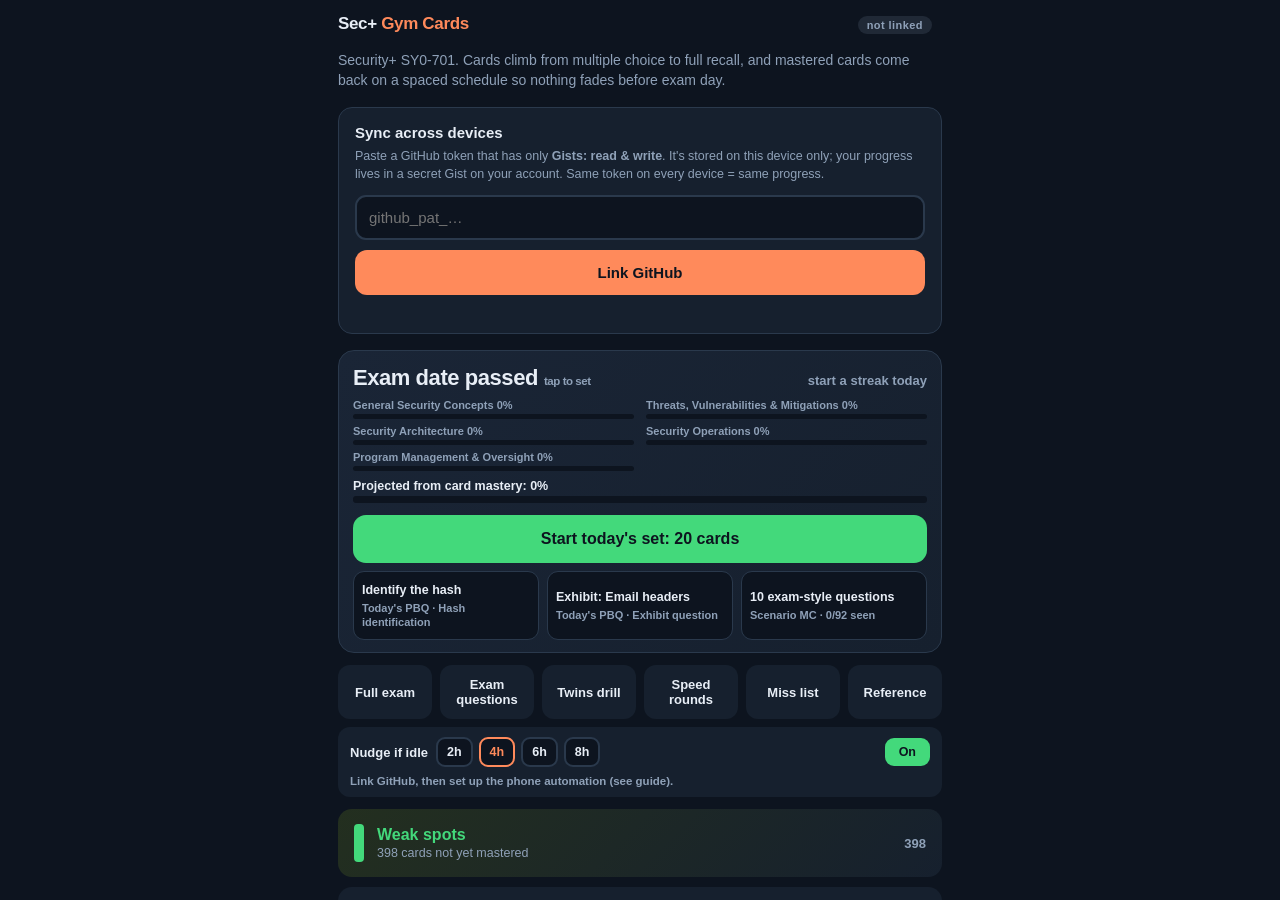
==== commit 0951d544: "Add files via upload" ====
--- a/index.html
+++ b/index.html
@@ -12,7 +12,7 @@
 <meta name="apple-mobile-web-app-status-bar-style" content="black">
 <meta name="apple-mobile-web-app-title" content="Sec+ Cards">
 <meta name="theme-color" content="#0D141F">
-<link rel="stylesheet" href="exam/exam.css">
+<link rel="stylesheet" href="exam.css">
 <style>
   :root{
     --bg:#0D141F; --panel:#16202E; --panel-2:#1C2938;
@@ -363,12 +363,12 @@
 
 <div id="toast"></div>
 
-<script src="data/cards-d12.js"></script>
-<script src="data/cards-d34.js"></script>
-<script src="data/cards-d45.js"></script>
-<script src="data/exq.js"></script>
-<script src="data/twins.js"></script>
-<script src="data/lab.js"></script>
+<script src="cards-d12.js"></script>
+<script src="cards-d34.js"></script>
+<script src="cards-d45.js"></script>
+<script src="exq.js"></script>
+<script src="twins.js"></script>
+<script src="lab.js"></script>
 <script>
 /* ================= CATEGORIES ================= */
 const CATS = {
@@ -1245,10 +1245,10 @@
 
 loadState();
 </script>
-<script src="exam/bank-a.js"></script>
-<script src="exam/bank-b.js"></script>
-<script src="exam/bank-c.js"></script>
-<script src="exam/pbqs.js"></script>
-<script src="exam/engine.js"></script>
+<script src="bank-a.js"></script>
+<script src="bank-b.js"></script>
+<script src="bank-c.js"></script>
+<script src="pbqs.js"></script>
+<script src="engine.js"></script>
 </body>
 </html>
--- a/exam.css
+++ b/exam.css
@@ -0,0 +1,105 @@
+/* ===== Exam mode ===== */
+#exam{flex:1;display:none;flex-direction:column;padding:0 18px 18px;min-height:0;overflow-y:auto}
+#xmbody{display:block;flex:none}
+.xm-clock{font-variant-numeric:tabular-nums;font-weight:850;font-size:15px;color:var(--ink);min-width:58px;text-align:right}
+.xm-clock.low{color:var(--red)}
+.xm-clock.paused{color:var(--amber)}
+.xm-count{font-size:12.5px;color:var(--muted);font-weight:700;white-space:nowrap}
+.xm-tb{display:flex;align-items:center;gap:10px;margin-bottom:8px;flex:none}
+.xm-tb button{background:none;border:none;color:var(--muted);font-size:13.5px;font-weight:700;cursor:pointer;padding:6px 4px;font-family:inherit}
+.xm-tb .sp{flex:1}
+.xm-tb .gridbtn{border:1px solid #2A394C;border-radius:9px;padding:6px 10px;color:var(--ink)}
+.xm-card{color:var(--ink);background:var(--panel);border-radius:16px;padding:14px;margin-bottom:10px}
+.xm-card.pick{cursor:pointer;display:flex;align-items:center;gap:12px}
+.xm-card.pick:active{background:var(--panel-2)}
+.xm-card.pick>span:nth-child(2){display:block;flex:1;min-width:0}
+.xm-card .t{display:block;font-size:16px;font-weight:800}
+.xm-card .s{display:block;font-size:12.5px;color:var(--muted);margin-top:3px;line-height:1.4}
+.xm-card .n{margin-left:auto;font-size:13px;font-weight:800;white-space:nowrap;text-align:right}
+.xm-fresh{display:inline-block;font-size:10.5px;font-weight:800;letter-spacing:.05em;text-transform:uppercase;padding:2px 7px;border-radius:9px;margin-left:6px;vertical-align:middle}
+.xm-fresh.yes{background:rgba(67,217,123,.15);color:var(--green)}
+.xm-fresh.no{background:rgba(143,161,184,.15);color:var(--muted)}
+.xm-gate{background:linear-gradient(135deg,#1a2536,#16202E);border:1px solid #2A394C;border-radius:16px;padding:14px;margin-bottom:12px}
+.xm-gate .gt{font-size:12px;font-weight:800;color:var(--muted);letter-spacing:.03em;margin-bottom:6px}
+.xm-gate .gv{font-size:15px;font-weight:800;line-height:1.4}
+.xm-gate .gv b{color:var(--green)}
+.xm-gate .gv i{color:var(--amber);font-style:normal}
+.xm-dom{display:inline-block;font-size:11px;font-weight:800;letter-spacing:.04em;text-transform:uppercase;color:var(--amber);margin-bottom:6px}
+.xm-type{display:inline-block;font-size:11px;font-weight:800;letter-spacing:.04em;text-transform:uppercase;color:var(--muted);margin-left:8px}
+.xm-q{background:var(--panel);border-radius:16px;padding:14px 16px;font-size:15.5px;font-weight:650;line-height:1.45;margin:0 0 10px}
+.xm-q .pickn{display:block;font-size:12px;color:var(--amber);font-weight:800;margin-top:6px;letter-spacing:.03em}
+.xm-opts{display:flex;flex-direction:column;gap:8px;margin-bottom:12px}
+.xm-opt{border:2px solid #2A394C;background:var(--bg);border-radius:13px;padding:12px 14px;color:var(--ink);font-size:14.5px;font-weight:650;text-align:left;cursor:pointer;line-height:1.35;font-family:inherit;display:flex;gap:10px;align-items:flex-start}
+.xm-opt .k{flex:none;width:22px;height:22px;border-radius:50%;border:2px solid #2A394C;display:inline-flex;align-items:center;justify-content:center;font-size:11px;font-weight:800;color:var(--muted);margin-top:1px}
+.xm-opt.ms .k{border-radius:6px}
+.xm-opt.sel{border-color:var(--amber)}
+.xm-opt.sel .k{background:var(--amber);border-color:var(--amber);color:#0D141F}
+.xm-opt.right{border-color:var(--green);background:rgba(67,217,123,.10)}
+.xm-opt.wrong{border-color:var(--red);background:rgba(255,93,82,.10)}
+.xm-opt .ox{display:block;font-size:12.5px;font-weight:500;color:var(--muted);margin-top:5px;line-height:1.45}
+.xm-opt.right .ox{color:var(--ink)}
+.xm-conf{background:var(--panel);border-radius:14px;padding:10px 12px;margin-bottom:10px}
+.xm-conf .cl{font-size:11.5px;font-weight:800;color:var(--muted);letter-spacing:.03em;margin-bottom:7px}
+.xm-conf .cb{display:flex;gap:7px}
+.xm-conf .cb button{flex:1;border:2px solid #2A394C;background:var(--bg);color:var(--muted);border-radius:11px;padding:9px 4px;font-size:12.5px;font-weight:800;font-family:inherit;cursor:pointer;line-height:1.2}
+.xm-conf .cb button.on0{border-color:var(--green);color:var(--green)}
+.xm-conf .cb button.on1{border-color:var(--amber);color:var(--amber)}
+.xm-conf .cb button.on2{border-color:var(--red);color:var(--red)}
+.xm-nav{display:flex;gap:8px;margin-top:2px;flex:none}
+.xm-nav button{flex:1;border:none;border-radius:13px;padding:14px;font-weight:800;font-size:15px;font-family:inherit;cursor:pointer;color:var(--ink);background:var(--panel-2)}
+.xm-nav button.next{background:var(--amber);color:#0D141F}
+.xm-nav button.flag{flex:0 0 auto;padding:14px 14px;background:var(--panel)}
+.xm-nav button.flag.on{color:var(--amber)}
+.xm-nav button.submit{background:var(--green);color:#0D141F}
+.xm-grid{display:grid;grid-template-columns:repeat(9,minmax(0,1fr));gap:5px;margin:8px 0 12px}
+.xm-grid button{aspect-ratio:1;min-width:0;padding:0;border:2px solid #2A394C;background:var(--bg);color:var(--muted);border-radius:8px;font-size:11.5px;font-weight:800;font-family:inherit;cursor:pointer;position:relative}
+.xm-grid button.ans{background:var(--panel-2);color:var(--ink);border-color:#3A4B60}
+.xm-grid button.cur{border-color:var(--amber);color:var(--amber)}
+.xm-grid button.fl::after{content:"";position:absolute;top:3px;right:3px;width:6px;height:6px;border-radius:50%;background:var(--amber)}
+.xm-grid button.g2{border-color:rgba(255,93,82,.6)}
+.xm-grid button.pb{border-style:dashed}
+.xm-legend{font-size:12px;color:var(--muted);font-weight:600;line-height:1.5;margin-bottom:10px}
+.xm-pause{position:fixed;inset:0;background:rgba(13,20,31,.96);z-index:60;display:flex;flex-direction:column;align-items:center;justify-content:center;padding:24px;text-align:center}
+.xm-pause h2{font-size:24px;font-weight:850;margin-bottom:6px}
+.xm-pause p{color:var(--muted);font-size:14px;line-height:1.5;max-width:320px;margin-bottom:22px}
+.xm-pause button{border:none;border-radius:14px;padding:16px 28px;font-size:16px;font-weight:850;font-family:inherit;cursor:pointer;background:var(--amber);color:#0D141F}
+.xm-score{text-align:center;padding:10px 0 4px}
+.xm-score .big{font-size:60px;font-weight:850;letter-spacing:-.03em;line-height:1}
+.xm-score .pf{font-size:15px;font-weight:800;margin-top:4px}
+.xm-score .sub{font-size:13px;color:var(--muted);font-weight:600;margin-top:6px;line-height:1.5}
+.xm-bars{margin:8px 0 12px}
+.xm-bar{display:flex;align-items:center;gap:10px;font-size:13px;font-weight:700;margin-bottom:7px}
+.xm-bar .nm{flex:0 0 132px;color:var(--muted);font-size:12px;line-height:1.2}
+.xm-bar .tr{flex:1;height:8px;background:#0D141F;border-radius:4px;overflow:hidden;position:relative}
+.xm-bar .tr i{display:block;height:100%;background:var(--green)}
+.xm-bar .tr i.warn{background:var(--amber)}.xm-bar .tr i.bad{background:var(--red)}
+.xm-bar .tr::after{content:"";position:absolute;top:0;bottom:0;left:var(--gate,70%);width:2px;background:rgba(232,238,246,.35)}
+.xm-bar .pc{flex:0 0 42px;text-align:right}
+.xm-tbl{width:100%;border-collapse:collapse;font-size:13px;margin:6px 0 12px}
+.xm-tbl td,.xm-tbl th{padding:7px 6px;border-bottom:1px solid #223042;text-align:left}
+.xm-tbl th{color:var(--muted);font-weight:700;font-size:11px;letter-spacing:.03em}
+.xm-tbl td.r{text-align:right;font-weight:800;font-variant-numeric:tabular-nums}
+.xm-tbl td.g0{color:var(--green)}.xm-tbl td.g1{color:var(--amber)}.xm-tbl td.g2{color:var(--red)}
+.xm-note{font-size:13px;color:var(--muted);line-height:1.5;background:var(--panel);border-radius:12px;padding:10px 12px;margin-bottom:10px}
+.xm-note b{color:var(--ink)}
+.xm-rev{background:var(--panel);border-radius:14px;padding:12px;margin-bottom:8px}
+.xm-rev .rh{display:flex;justify-content:space-between;align-items:center;gap:8px;margin-bottom:5px;font-size:11px;font-weight:800;letter-spacing:.04em;text-transform:uppercase}
+.xm-rev .rh .st{color:var(--red)}.xm-rev .rh .st.ok{color:var(--green)}
+.xm-rev .rq{font-size:14px;font-weight:700;line-height:1.4;margin-bottom:8px}
+.xm-rev .rx{font-size:13px;line-height:1.5;color:var(--ink);margin-top:8px;padding-top:8px;border-top:1px dashed #2A394C}
+.xm-rev .rx b{color:var(--amber)}
+.xm-rev pre.out{margin:6px 0 10px}
+.xm-hist{display:flex;justify-content:space-between;align-items:center;gap:10px;background:var(--panel);border-radius:12px;padding:11px 12px;margin-bottom:7px;font-size:13px;font-weight:700;cursor:pointer}
+.xm-hist .d{color:var(--muted);font-weight:600;font-size:12px}
+.xm-hist .sc{font-weight:850;font-size:15px}
+.xm-hist .sc.ok{color:var(--green)}.xm-hist .sc.no{color:var(--red)}
+.xm-actions{display:flex;flex-direction:column;gap:9px;margin:10px 0 14px}
+.xm-actions button{border:none;border-radius:13px;padding:14px;font-weight:800;font-size:15px;font-family:inherit;cursor:pointer;color:var(--ink);background:var(--panel-2)}
+.xm-actions button.pri{background:var(--green);color:#0D141F}
+.xm-actions button.amb{background:var(--amber);color:#0D141F}
+.xm-actions button.ghost{background:none;border:1px solid #2A394C;color:var(--muted)}
+.xm-sub{margin-bottom:12px}
+.xm-sub .sq{font-size:14px;font-weight:750;line-height:1.4;margin:8px 0 8px}
+.xm-mgrid{display:grid;grid-template-columns:1fr 1fr;gap:8px}
+.xm-fb{font-size:13.5px;line-height:1.5;color:var(--ink);background:var(--panel-2);border-radius:12px;padding:12px;margin-top:10px;white-space:pre-line}
+.xm-fb b{color:var(--amber)}
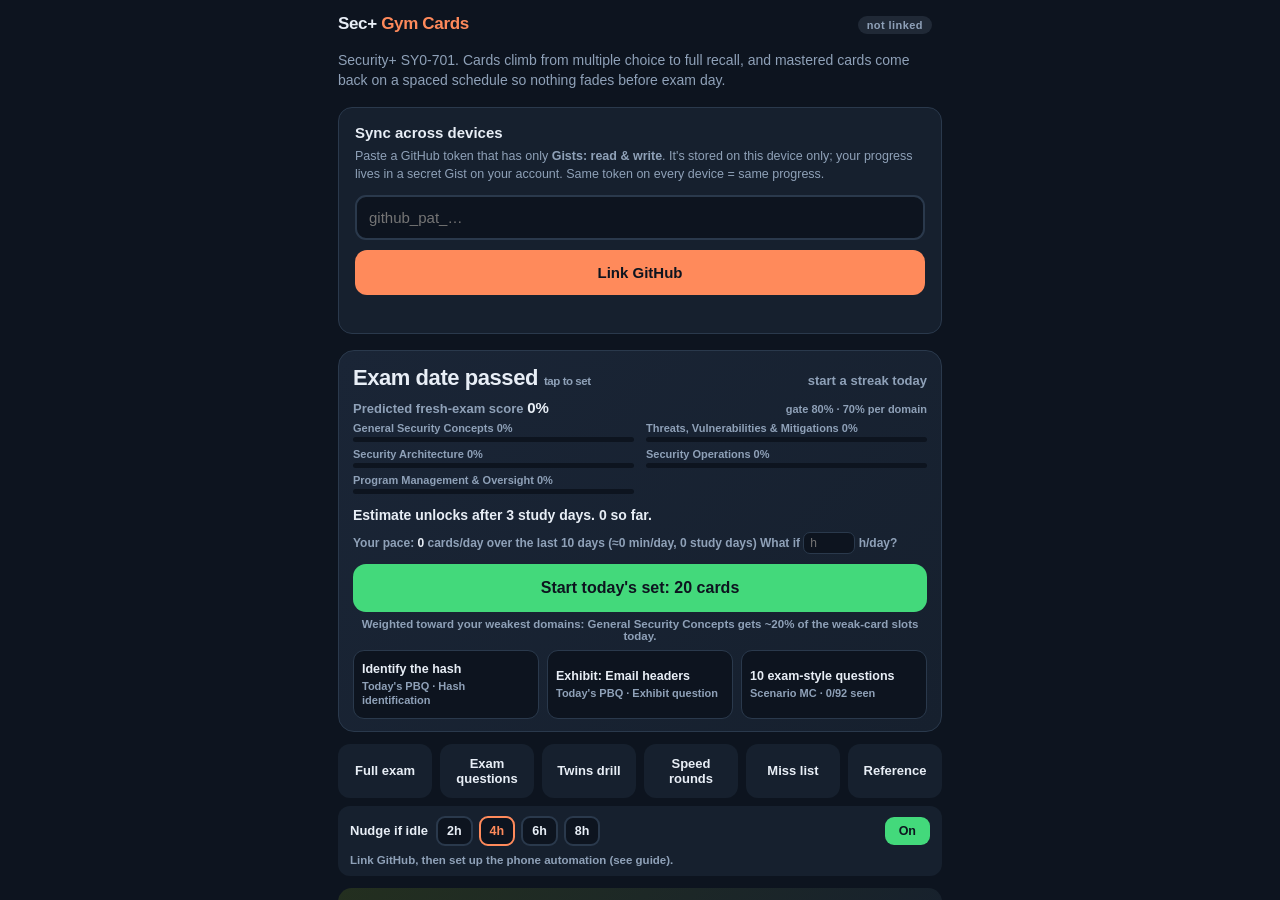
==== commit 944a9a39: "Add files via upload" ====
--- a/index.html
+++ b/index.html
@@ -11,7 +11,7 @@
 <meta name="mobile-web-app-capable" content="yes">
 <meta name="apple-mobile-web-app-status-bar-style" content="black">
 <meta name="apple-mobile-web-app-title" content="Sec+ Cards">
-<meta name="theme-color" content="#0D141F">
+<meta name="theme-color" content="#0B1220">
 <link rel="stylesheet" href="exam.css">
 <style>
   :root{
@@ -62,6 +62,14 @@
   .deck .n{margin-left:auto;font-size:13px;font-weight:700;color:var(--muted);flex:none;padding-left:8px}
   .deck.special{background:linear-gradient(135deg,#232f1f,#16202E)}
   .deck.special .t{color:var(--green)}
+  #backup{margin-top:22px;background:var(--panel);border:1px solid #2A394C;border-radius:14px;padding:14px 16px}
+  #backup .bk-t{font-weight:700;font-size:14px;margin-bottom:4px}
+  #backup .bk-s{color:var(--muted);font-size:12.5px;line-height:1.45;margin-bottom:10px}
+  #backup .bk-row{display:flex;gap:8px;flex-wrap:wrap}
+  #backup button{font-family:inherit;font-size:13px;font-weight:600;padding:9px 14px;border-radius:10px;border:1px solid #2A394C;background:var(--panel-2);color:var(--ink);cursor:pointer}
+  #backup button.primary{background:var(--green);border-color:var(--green);color:#0B1220}
+  #backup #bkmsg{font-size:12.5px;color:var(--muted);margin-top:8px;min-height:1em}
+  #bkfile{display:none}
   #resetline{margin-top:18px;text-align:center}
   #resetline button{background:none;border:none;color:var(--muted);font-size:12.5px;text-decoration:underline;cursor:pointer;font-family:inherit}
 
@@ -141,6 +149,17 @@
   .pd .bar{height:5px;background:#0D141F;border-radius:3px;margin-top:3px;overflow:hidden}
   .pd .bar i{display:block;height:100%;background:var(--green)}
   .pd.total{grid-column:1/-1;font-size:12.5px;color:var(--ink);margin-top:2px}
+  .rdhead{display:flex;justify-content:space-between;align-items:baseline;gap:8px;flex-wrap:wrap;margin:2px 0 4px}
+  .rdp{font-size:13px;font-weight:700;color:var(--muted)}.rdp b{color:var(--ink);font-size:15px}
+  .rdg{font-size:11px;color:var(--muted);font-weight:700}
+  .rdline{font-size:14px;font-weight:650;line-height:1.4;margin:2px 0 6px}
+  .rdr{color:var(--muted);font-weight:600;font-size:12.5px}
+  .rddetail{font-size:12.5px;color:var(--muted);line-height:1.45;margin-bottom:8px}.rddetail b{color:var(--ink)}
+  .rdpace{font-size:12px;color:var(--muted);font-weight:600;line-height:1.6;margin-bottom:10px}.rdpace b{color:var(--ink)}
+  .rdwhat{white-space:nowrap}
+  .rdlean{font-size:11.5px;color:var(--muted);font-weight:600;margin-top:6px;text-align:center}
+  #rdhours{width:52px;background:var(--bg);border:1px solid #2A394C;border-radius:7px;padding:3px 6px;color:var(--ink);font-size:12px;font-family:inherit;user-select:text;-webkit-user-select:text}
+  #rdclear{border:1px solid #2A394C;background:var(--bg);color:var(--amber);border-radius:7px;padding:3px 8px;font-size:11.5px;font-weight:800;font-family:inherit;cursor:pointer}
   .pd.total .bar{height:7px}.pd.total .bar i{background:var(--amber)}
   #startToday{width:100%;border:none;border-radius:13px;padding:15px;background:var(--green);color:#0D141F;font-weight:850;font-size:16px;font-family:inherit;cursor:pointer}
   .tdp{display:flex;gap:8px;margin-top:8px}
@@ -284,6 +303,12 @@
   <div class="chips"><button data-go="exam">Full exam</button><button data-go="exq">Exam questions</button><button data-go="twins">Twins drill</button><button data-go="sprint">Speed rounds</button><button data-go="miss">Miss list</button><button data-go="ref">Reference</button></div>
   <div id="nudge"></div>
   <div id="decks"></div>
+  <div id="backup">
+    <div class="bk-t">Backup &amp; restore</div>
+    <div class="bk-s">Export saves everything (cards, exams, study log, settings) to one JSON file you can keep anywhere. Import restores from that file. Do an export once a week.</div>
+    <div class="bk-row"><button id="bkexport" class="primary">Export backup</button><button id="bkimport">Import backup…</button><input id="bkfile" type="file" accept=".json,application/json"></div>
+    <div id="bkmsg"></div>
+  </div>
   <div id="resetline"><button id="resetbtn">Reset all progress</button><button id="unlinkbtn">Unlink GitHub</button></div>
 </div>
 
@@ -363,6 +388,7 @@
 
 <div id="toast"></div>
 
+<script src="ready.js"></script>
 <script src="cards-d12.js"></script>
 <script src="cards-d34.js"></script>
 <script src="cards-d45.js"></script>
@@ -438,6 +464,7 @@
 let exq={};
 let exam="2026-10-28",days={},twins={},sprint={};
 let examHist=[]; // full-exam attempts (exam/engine.js)
+let studyHours=null,readyLog={}; // readiness estimator (ready.js)
 let remind={on:true,hours:4},lastStudy=0,owner="";
 try{owner=localStorage.getItem("secplus-gh-owner")||"";}catch(e){}
 let sessionsDone=0;
@@ -445,8 +472,8 @@
 let token="",gistId="";
 try{token=localStorage.getItem(TOKKEY)||"";gistId=localStorage.getItem(GIDKEY)||"";}catch(e){}
 
-function payload(){return {stats,pbq,exq,examHist,sessionsDone,updatedAt,exam,days,twins,sprint,remindOn:remind.on?"yes":"no",remindHours:remind.hours,lastStudy:lastStudy?new Date(lastStudy).toISOString():"",nudgeAfter:lastStudy?new Date(lastStudy+remind.hours*3600000).toISOString():""};}
-function adopt(d){stats=d.stats||{};pbq=d.pbq||{};exq=d.exq||{};examHist=Array.isArray(d.examHist)?d.examHist:[];sessionsDone=d.sessionsDone||0;updatedAt=d.updatedAt||0;exam=d.exam||"2026-10-28";days=d.days||{};twins=d.twins||{};sprint=d.sprint||{};remind={on:!(d.remindOn===false||d.remindOn==="no"),hours:+d.remindHours||4};lastStudy=d.lastStudy?(Date.parse(d.lastStudy)||0):0;}
+function payload(){return {stats,pbq,exq,examHist,studyHours,readyLog,sessionsDone,updatedAt,exam,days,twins,sprint,remindOn:remind.on?"yes":"no",remindHours:remind.hours,lastStudy:lastStudy?new Date(lastStudy).toISOString():"",nudgeAfter:lastStudy?new Date(lastStudy+remind.hours*3600000).toISOString():""};}
+function adopt(d){stats=d.stats||{};pbq=d.pbq||{};exq=d.exq||{};examHist=Array.isArray(d.examHist)?d.examHist:[];studyHours=(+d.studyHours>0)?+d.studyHours:null;readyLog=(d.readyLog&&typeof d.readyLog==="object")?d.readyLog:{};sessionsDone=d.sessionsDone||0;updatedAt=d.updatedAt||0;exam=d.exam||"2026-10-28";days=d.days||{};twins=d.twins||{};sprint=d.sprint||{};remind={on:!(d.remindOn===false||d.remindOn==="no"),hours:+d.remindHours||4};lastStudy=d.lastStudy?(Date.parse(d.lastStudy)||0):0;}
 function localGet(){try{const v=localStorage.getItem(KEY);return v?JSON.parse(v):null;}catch(e){return null;}}
 function localSet(){try{localStorage.setItem(KEY,JSON.stringify(payload()));}catch(e){}}
 
@@ -591,9 +618,41 @@
     <span><span class="t">${t}</span><span class="s">${s}</span></span>
     <span class="n">${n}</span></button>`;
 }
+/* ================= BACKUP / RESTORE ================= */
+const BK_APP="secplus",BK_VER=1;
+function bkStamp(){const d=new Date(),p=n=>String(n).padStart(2,"0");return `${d.getFullYear()}-${p(d.getMonth()+1)}-${p(d.getDate())}`;}
+function bkSummary(d){const cards=Object.keys(d.stats||{}).length,ex=(d.examHist||[]).length,dy=Object.keys(d.days||{}).length;return `${cards} cards seen · ${ex} exam${ex===1?"":"s"} · ${dy} study day${dy===1?"":"s"}`;}
+async function bkExport(){
+  const name=`secplus-backup-${bkStamp()}.json`;
+  const body=JSON.stringify({app:BK_APP,version:BK_VER,exportedAt:new Date().toISOString(),data:payload()},null,1);
+  const blob=new Blob([body],{type:"application/json"});
+  try{
+    const file=new File([blob],name,{type:"application/json"});
+    if(navigator.canShare&&navigator.canShare({files:[file]})&&/iPhone|iPad|Android/i.test(navigator.userAgent)){await navigator.share({files:[file],title:name});$("#bkmsg").textContent="Exported "+name;return;}
+  }catch(e){if(e&&e.name==="AbortError"){$("#bkmsg").textContent="Export cancelled.";return;}}
+  const a=document.createElement("a");a.href=URL.createObjectURL(blob);a.download=name;document.body.appendChild(a);a.click();setTimeout(()=>{URL.revokeObjectURL(a.href);a.remove();},2000);
+  $("#bkmsg").textContent="Exported "+name+" ("+bkSummary(payload())+").";
+}
+async function bkImport(file){
+  let obj;
+  try{obj=JSON.parse(await file.text());}catch(e){$("#bkmsg").textContent="That file isn't valid JSON.";return;}
+  const d=(obj&&obj.app&&obj.data)?obj.data:obj;
+  if(obj&&obj.app&&obj.app!==BK_APP){$("#bkmsg").textContent=`That's a ${obj.app==="netplus"?"Net+":obj.app==="secplus"?"Sec+":obj.app} backup, not a Sec+ one.`;return;}
+  if(!d||typeof d!=="object"||!d.stats||typeof d.stats!=="object"){$("#bkmsg").textContent="That doesn't look like a Gym Cards backup.";return;}
+  const when=obj.exportedAt?new Date(obj.exportedAt).toLocaleString():"unknown date";
+  if(!confirm(`Restore backup from ${when}?\n${bkSummary(d)}\n\nThis replaces the progress on this device and in your synced Gist. Your current progress is kept as a safety copy until the next import.`))return;
+  try{localStorage.setItem(KEY+"-preimport",JSON.stringify(payload()));}catch(e){}
+  adopt(d);
+  await saveState();
+  renderHome();
+  $("#bkmsg").textContent="Restored backup from "+when+".";
+}
+$("#bkexport").onclick=bkExport;
+$("#bkimport").onclick=()=>{$("#bkfile").value="";$("#bkfile").click();};
+$("#bkfile").onchange=e=>{const f=e.target.files&&e.target.files[0];if(f)bkImport(f);};
 $("#resetbtn").onclick=async()=>{
   if(!confirm("Wipe all card progress?"))return;
-  stats={};pbq={};exq={};examHist=[];days={};twins={};sprint={};sessionsDone=0;await saveState();renderHome();
+  stats={};pbq={};exq={};examHist=[];readyLog={};days={};twins={};sprint={};sessionsDone=0;await saveState();renderHome();
 };
 
 /* ================= SESSION ================= */
@@ -976,7 +1035,7 @@
   return `Scenario MC · ${seen}/${EXQ.length} seen`+(tot?` · ${Math.round(r/tot*100)}% right`:"");
 }
 function exqPick(n){
-  const unseen=shuffle(EXQ.filter(q=>!exq[q.id]));
+  const unseen=rdWeakPick(EXQ.filter(q=>!exq[q.id]),n,q=>q.d);
   const missed=shuffle(EXQ.filter(q=>exq[q.id]&&exq[q.id].last===0));
   const rest=shuffle(EXQ.filter(q=>exq[q.id]&&exq[q.id].last!==0));
   return unseen.concat(missed,rest).slice(0,n);
@@ -1053,7 +1112,7 @@
 }
 function todaySet(){
   const due=shuffle(CARDS.filter(isDue)).slice(0,12);
-  const weak=shuffle(CARDS.filter(isWeak)).slice(0,Math.max(0,20-due.length));
+  const weak=rdWeakPick(CARDS.filter(isWeak),Math.max(0,20-due.length),c=>rdDomainOf(c.c));
   let set=due.concat(weak);
   if(set.length<20)set=set.concat(shuffle(CARDS.filter(c=>!set.includes(c))).slice(0,20-set.length));
   return shuffle(set);
@@ -1072,14 +1131,15 @@
   const dte=daysToExam(),pr=projection(),st=streakDays(),set=todaySet(),pb=todayPbqs();
   const idleH=lastStudy?Math.floor((Date.now()-lastStudy)/3600000):null;
   const idleLine=(remind.on&&idleH!==null&&idleH>=remind.hours)?`<div class="idle">${idleH} hours since your last card. Today's set is waiting.</div>`:"";
-  const cdTxt=dte>0?`${dte} day${dte===1?"":"s"}<span>to exam</span>`:dte===0?"Exam day":"Exam date passed<span>tap to set</span>";
+  const cdTxt=dte>0?`${dte} day${dte===1?"":"s"}<span>to exam · tap to change</span>`:dte===0?"Exam day":"Exam date passed<span>tap to set</span>";
   $("#today").innerHTML=`<div class="tdrow"><div class="cd" id="examcd">${cdTxt}</div><div class="st">${st?`<b>${st}</b>-day streak`:"start a streak today"}</div></div>
-  ${idleLine}<div class="proj">${pr.rows.map(r=>`<div class="pd">${r.name} ${r.pct}%<div class="bar"><i style="width:${r.pct}%"></i></div></div>`).join("")}<div class="pd total">Projected from card mastery: ${pr.total}%<div class="bar"><i style="width:${pr.total}%"></i></div></div></div>
-  <button id="startToday">Start today's set: ${set.length} cards${due?` (${Math.min(due,12)} due for review)`:""}</button>
+  ${idleLine}${rdHtml()}
+  <button id="startToday">Start today's set: ${set.length} cards${due?` (${Math.min(due,12)} due for review)`:""}</button><div class="rdlean">${rdLeanTxt()}</div>
   <div class="tdp">${pb.map(p=>`<button data-pbq="${p.id}">${esc(p.title)}<small>Today's PBQ · ${TYPENAME[p.type]}</small></button>`).join("")}<button data-xq="1">10 exam-style questions<small>${xqSummary()}</small></button></div>`;
   $("#today [data-xq]").onclick=()=>startExq(10);
   $("#examcd").onclick=()=>{const v=prompt("Exam date (YYYY-MM-DD)",exam);if(v&&/^\d{4}-\d{2}-\d{2}$/.test(v.trim())){exam=v.trim();saveState();renderHome();}};
   $("#startToday").onclick=()=>startTodaySet(set);
+  rdBind();
   document.querySelectorAll(".tdp button[data-pbq]").forEach(b=>b.onclick=()=>{$("#home").style.display="none";startPbq(b.dataset.pbq);});
 }
 function startTodaySet(set){
